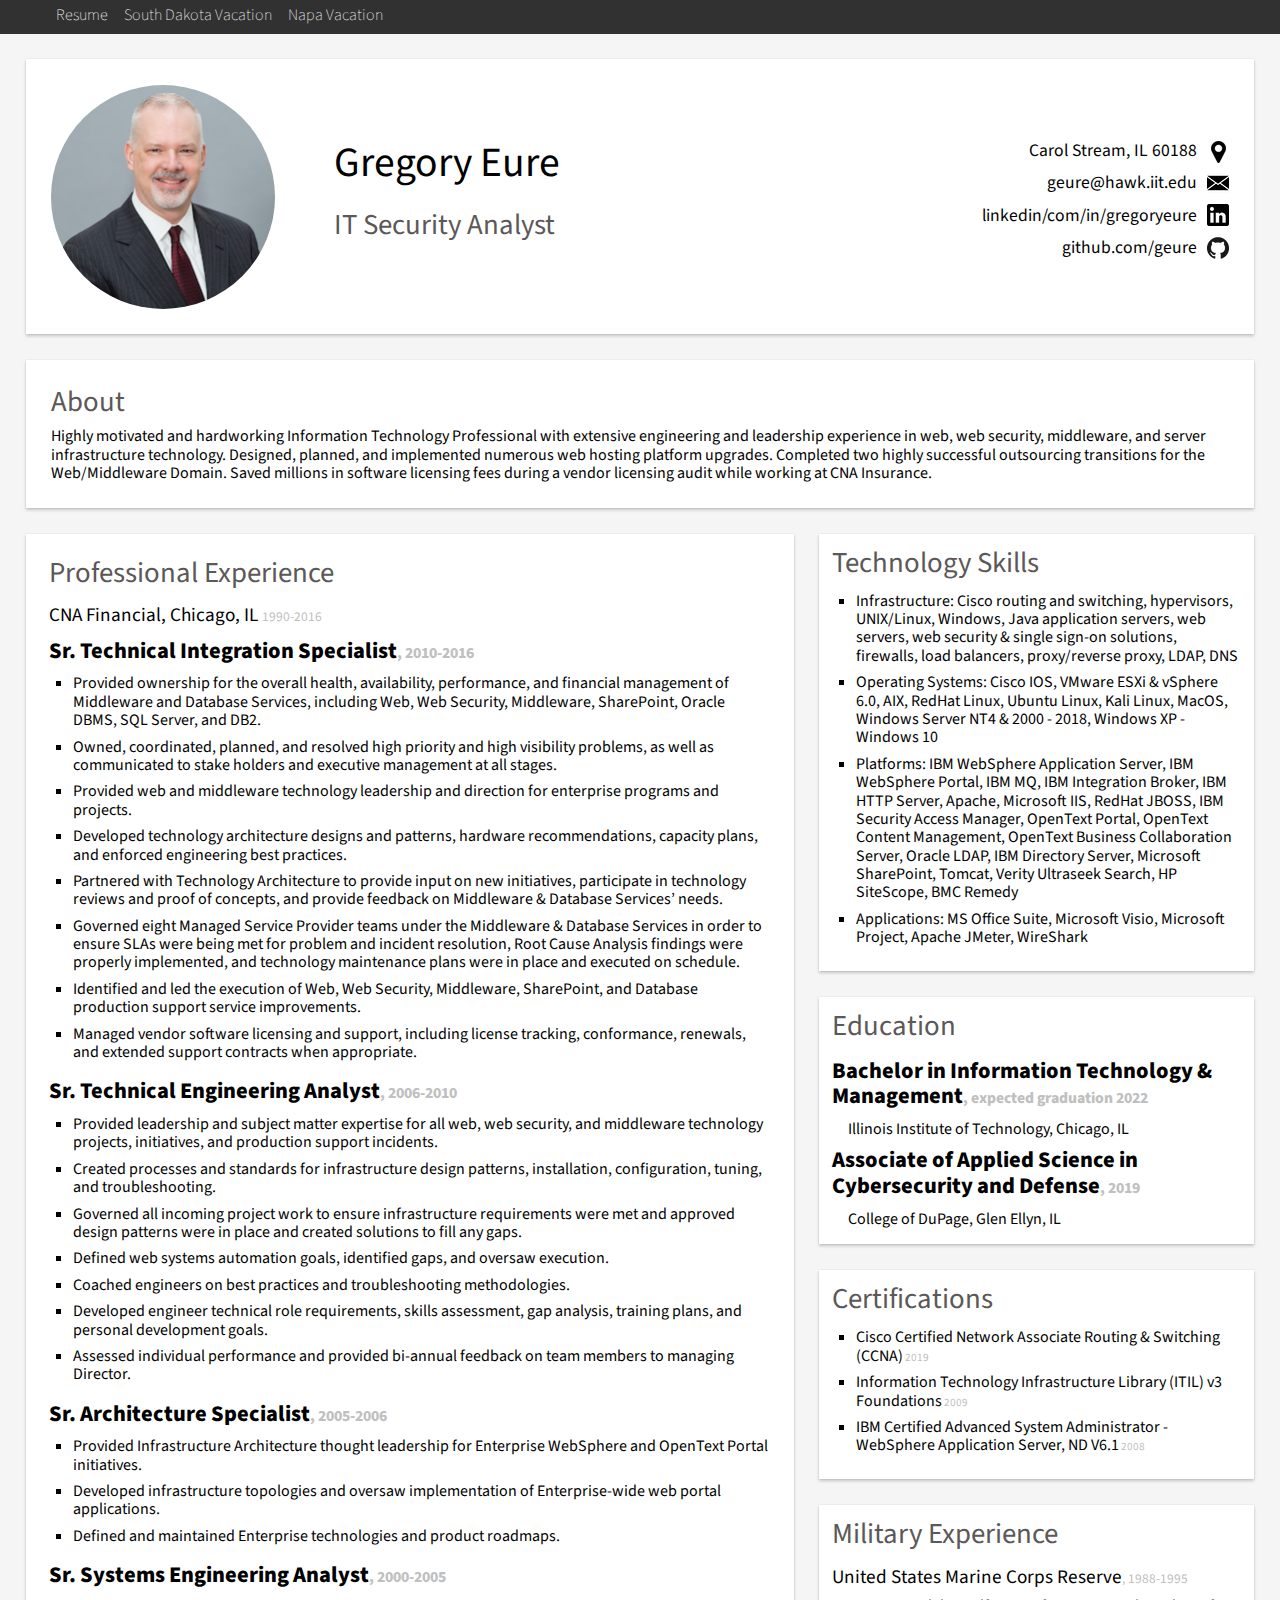
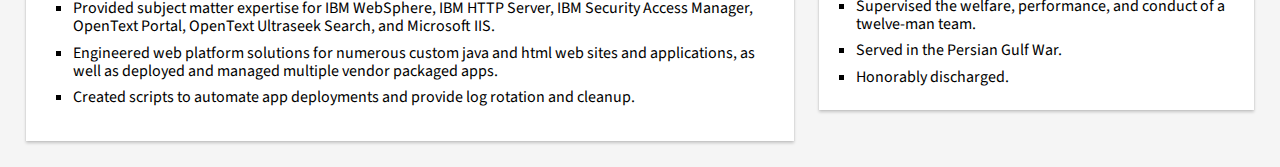
==== index.html @ f1db2e23 "Centered headings and cleanup" ====
<!DOCTYPE html>
<html lang="en">
  <head>
    <meta charset="utf-8">
    <title>ITMD-361 Greg Eure Project 1</title>
    <link rel="stylesheet" type="text/css" href="reset.css">
    <link href="https://fonts.googleapis.com/css?family=Source+Sans+Pro&display=swap" rel="stylesheet">
    <link rel="stylesheet" type="text/css" href="style1.css">
  </head>
  <body>
    <div>
      <nav>
        <ul>
          <!--<li><span class="logo">Gregory Eure</span></li>-->
          <li class="active"><a href="#">Resume</a></li>
          <li><a href="sd-vacation.html">South Dakota Vacation</a></li>
          <li><a href="napa-vacation.html">Napa Vacation</a></li>
        </ul>
      </nav>
    </div>
    <div id="infobox">
      <div class="headshot">
        <img src="images/GregEureHeadshotSmall3.jpg" alt="Photo of Greg Eure">
      </div>
      <div id="infobox1">
        <h1>Gregory Eure</h1>
        <h2>IT Security Analyst</h2>
      </div>
      <div id="infobox2">
        <ul>
          <li class="location"><a href="https://www.google.com/maps/place/Carol+Stream,+IL/@41.9154107,-88.1660339,9z/data=!4m5!3m4!1s0x880fab3c98e013fd:0x79a000a44e180585!8m2!3d41.9125286!4d-88.1347927" class="a_noformat">Carol Stream, IL 60188</a></li>
          <li class="mail"><a href="mailto:geure@hawk.iit.edu" class="a_noformat">geure@hawk.iit.edu</a></li>
          <li class="linkedin"><a href="https://www.linkedin.com/in/gregoryeure" class="a_noformat">linkedin/com/in/gregoryeure</a></li>
          <li class="github"><a href="https://github.com/geure" class="a_noformat">github.com/geure</a></li>
        </ul>
      </div>
    </div>
    <div id="borderbox">
      <h2>About</h2>
      <p>Highly motivated and hardworking Information Technology Professional with extensive engineering and leadership experience in web, web security, middleware, and server infrastructure technology. Designed, planned, and implemented numerous web hosting platform upgrades. Completed two highly successful outsourcing transitions for the Web/Middleware Domain. Saved millions in software licensing fees during a vendor licensing audit while working at CNA Insurance.</p>
    </div>
    <div id="leftcolumn">
      <div class="leftborderbox">
        <h2>Professional Experience</h2>
        <h4>CNA Financial, Chicago, IL	<span class="dim">1990-2016</span></h4>
        <h3>Sr. Technical Integration Specialist<span class="dim">, 2010-2016</span></h3>
        <ul>
          <li class="bullet">Provided ownership for the overall health, availability, performance, and financial management of Middleware and Database Services, including Web, Web Security, Middleware, SharePoint, Oracle DBMS, SQL Server, and DB2.</li>
          <li class="bullet">Owned, coordinated, planned, and resolved high priority and high visibility problems, as well as communicated to stake holders and executive management at all stages.</li> 
          <li class="bullet">Provided web and middleware technology leadership and direction for enterprise programs and projects.</li>
          <li class="bullet">Developed technology architecture designs and patterns, hardware recommendations, capacity plans, and enforced engineering best practices.</li>
          <li class="bullet">Partnered with Technology Architecture to provide input on new initiatives, participate in technology reviews and proof of concepts, and provide feedback on Middleware & Database Services’ needs.</li>
          <li class="bullet">Governed eight Managed Service Provider teams under the Middleware & Database Services in order to ensure SLAs were being met for problem and incident resolution, Root Cause Analysis findings were properly implemented, and technology maintenance plans were in place and executed on schedule.</li>
          <li class="bullet">Identified and led the execution of Web, Web Security, Middleware, SharePoint, and Database production support service improvements.</li>
          <li class="bullet">Managed vendor software licensing and support, including license tracking, conformance, renewals, and extended support contracts when appropriate.</li>
        </ul>
        <h3>Sr. Technical Engineering Analyst<span class="dim">, 2006-2010</span></h3>
        <ul>
          <li class="bullet">Provided leadership and subject matter expertise for all web, web security, and middleware technology projects, initiatives, and production support incidents.</li>
          <li class="bullet">Created processes and standards for infrastructure design patterns, installation, configuration, tuning, and troubleshooting.</li>
          <li class="bullet">Governed all incoming project work to ensure infrastructure requirements were met and approved design patterns were in place and created solutions to fill any gaps.</li>
          <li class="bullet">Defined web systems automation goals, identified gaps, and oversaw execution.</li>
          <li class="bullet">Coached engineers on best practices and troubleshooting methodologies.</li>
          <li class="bullet">Developed engineer technical role requirements, skills assessment, gap analysis, training plans, and personal development goals.</li>
          <li class="bullet">Assessed individual performance and provided bi-annual feedback on team members to managing Director.</li>
        </ul>
        <h3>Sr. Architecture Specialist<span class="dim">, 2005-2006</span></h3>
        <ul>
          <li class="bullet">Provided Infrastructure Architecture thought leadership for Enterprise WebSphere and OpenText Portal initiatives.</li>
          <li class="bullet">Developed infrastructure topologies and oversaw implementation of Enterprise-wide web portal applications.</li>
          <li class="bullet">Defined and maintained Enterprise technologies and product roadmaps.</li>
        </ul>
        <h3>Sr. Systems Engineering Analyst<span class="dim">, 2000-2005</span></h3>
        <ul>
          <li class="bullet">Provided subject matter expertise for IBM WebSphere, IBM HTTP Server, IBM Security Access Manager, OpenText Portal, OpenText Ultraseek Search, and Microsoft IIS.</li>
          <li class="bullet">Engineered web platform solutions for numerous custom java and html web sites and applications, as well as deployed and managed multiple vendor packaged apps.</li>
          <li class="bullet">Created scripts to automate app deployments and provide log rotation and cleanup.</li>
        </ul>
      </div>
    </div>
    <div id="rightcolumn">
      <div class="rightborderbox">
        <h2>Technology Skills</h2>
        <ul class="bullet">
          <li class="bullet">Infrastructure: Cisco routing and switching, hypervisors, UNIX/Linux, Windows, Java application servers, web servers, web security & single sign-on solutions, firewalls, load balancers, proxy/reverse proxy, LDAP, DNS</li>
          <li class="bullet">Operating Systems: Cisco IOS, VMware ESXi & vSphere 6.0, AIX, RedHat Linux, Ubuntu Linux, Kali Linux, MacOS, Windows Server NT4 & 2000 - 2018, Windows XP - Windows 10</li>
          <li class="bullet">Platforms: IBM WebSphere Application Server, IBM WebSphere Portal, IBM MQ, IBM Integration Broker, IBM HTTP Server, Apache, Microsoft IIS, RedHat JBOSS, IBM Security Access Manager, OpenText Portal, OpenText Content Management, OpenText Business Collaboration Server, Oracle LDAP, IBM Directory Server, Microsoft SharePoint, Tomcat, Verity Ultraseek Search, HP SiteScope, BMC Remedy</li>
          <li class="bullet">Applications: MS Office Suite, Microsoft Visio, Microsoft Project, Apache JMeter, WireShark</li>
        </ul>
      </div>
      <div class="rightborderbox">
      <h2>Education</h2>
        <h3>Bachelor in Information Technology & Management<span class="dim">, expected graduation 2022</span></h3>
        <ul>
          <li class="no_bullet">Illinois Institute of Technology, Chicago, IL</li>
        </ul>
        <h3>Associate of Applied Science in Cybersecurity and Defense<span class="dim">, 2019</span></h3>
        <ul>
          <li class="no_bullet">College of DuPage, Glen Ellyn, IL</li>
        </ul>
      </div>
      <div class="rightborderbox">
        <h2>Certifications</h2>
        <ul>
          <li class="bullet">Cisco Certified Network Associate Routing & Switching (CCNA)<span class="dim"> 2019</span></li>
          <li class="bullet">Information Technology Infrastructure Library (ITIL) v3 Foundations<span class="dim">	2009</span></li>
          <li class="bullet">IBM Certified Advanced System Administrator - WebSphere Application Server, ND V6.1<span class="dim">	2008</span></li>
        </ul>
      </div>
          <div class="rightborderbox">
        <h2>Military Experience</h2>
        <h4>United States Marine Corps Reserve<span class="dim">, 1988-1995</span></h4>
        <ul>
          <li class="bullet">Supervised the welfare, performance, and conduct of a twelve-man team.</li>
          <li class="bullet">Served in the Persian Gulf War.</li>
          <li class="bullet">Honorably discharged.</li>
        </ul>
      </div>
    </div>
  </body>
</html>
---- style1.css ----
/* style1.css */

body {
	/*max-width: 1200px;*/
	min-width: 620px;
	margin: 0;
	padding: 0;
	border: 0;
	background: #F5F5F5;
	font-family: 'Source Sans Pro', Arial, sans-serif;
	font-weight: 400;
	font-size: 1em;
	list-style: none;
}

nav {  
	width: 100%;
	height: 2.1em;
	background-color: #323131;
	padding-left: 1.5em;
}  

nav ul {
	padding-top: .05em;
}

nav ul li {
	margin: 0px;
	float: left;
}
nav ul li a {
	text-align: center;
	display: block;
	float: left;
	color: white;
	text-decoration: none;
	overflow: hidden;
	padding-top: .1em;
	padding-right: 0em;
	vertical-align: middle;
	font-weight: 200;
} 

nav ul li a:hover,
nav ul li a:active { 
	color: silver;
}  

/*
.logo {
	color: white;
	font-family: 'Hind', sans-serif;  font-size: 1.2em;
	padding-left: 1em;
	padding-right: 2em; 
	}*/

img,
embed,
object,
video {
max-width: 100%;
height: auto;
}

h1 {
	font-size: 2.6em;
	margin-top: -15px;
	padding-bottom: .5em;
}

h2 {
	font-size: 1.8em;
	color: #5C5858;
	margin-top: 0px;
	padding-bottom: .3em;
}

h3 {
	font-size: 1.4em;
	font-weight: 800;
	padding-top: .3em;
	padding-bottom: .3em;
}

h4 {
	font-size: 1.2em;
	padding-top: .3em;
	padding-bottom: .3em;
}

.dim {
	color: #C0C0C0;
	font-size: .7em;
}

p, ul {

}

ul, li {
	padding-left: 1em;
	padding-top: .2em;
	padding-bottom: .2em;
}

li.bullet {
	padding: 0;
	list-style-type: square;
	margin: 0 0 .5em .5em;
}

li.no_bullet {
	padding: 0;
}

/*
ul.bullet li::before {
	color: #5C5858;
	display: inline-block;
	left: -1.1225em;
	position: absolute;
	top: 0em;
}*/

li.location {
	background: url('images/location.png') no-repeat left top;
	background-position: 99.2% 1em;
	font-size: 1.1em;
	padding-right: 1.8em;
	text-decoration: none;
	padding-top: 1em;
	padding-bottom: .5em;
	text-align: right;
}

li.mail {
	background: url('images/mail3.png') no-repeat left top;
	background-position: 100% .1em;
	font-size: 1.1em;
	padding-right: 1.8em;
	text-decoration: none;
	padding-bottom: .5em;
	text-align: right;
}

li.linkedin {
	background: url('images/linkedin2.png') no-repeat left top;
	background-position: 100% .1em;
	font-size: 1.1em;
	padding-right: 1.8em;
	text-decoration: none;
	padding-bottom: .5em;
	text-align: right;
}

li.github {
	background: url('images/github2.png') no-repeat left top;
	background-position: 100% .1em;
	font-size: 1.1em;
	padding-right: 1.8em;
	text-decoration: none;
	text-align: right;
}

.a_noformat {
	text-decoration: none;
	color: black;
}

#infobox {
	box-sizing: border-box;
	box-shadow: 0 0 1px 0 rgba(0, 0, 0, .15), 0 2px 3px 0 rgba(0, 0, 0, .2);
	margin-top: 2%;
	margin-right: 2%;
	margin-bottom: 2%;
	margin-left: 2%;
	border: 2px;
	padding: 2%;
	background-color: #fff;
	overflow: hidden /* keep div elements from floating out of the box */
}

.headshot{
	/*width:18%;*/
	float: left;
    border-radius: 50%;
    overflow: hidden;
    width: 224px;
    height: 224px;
}

#infobox1 {
	float: left;
	width: 30%;
	padding-left: 5%;
	padding-top: 6%;
}
#infobox2 {
	float: right;
	width: 35%;
	padding-top: 3%;
}

#borderbox {
	box-sizing: border-box;
	box-shadow: 0 0 1px 0 rgba(0, 0, 0, .15), 0 2px 3px 0 rgba(0, 0, 0, .2);
	margin-top: 2%;
	margin-right: 2%;
	margin-bottom: 2%;
	margin-left: 2%;
	border: 2px;
	padding: 2%;
	background-color: #fff;
}

#leftcolumn {
	float: left;
	width: 60%;
	margin-right: 2%;
	margin-bottom: 2%;
	margin-left: 2%;
}

#rightcolumn {
	float: right;
	width: 34%;
	margin-right: 2%;
	margin-bottom: 2%;

}

.leftborderbox {
	box-sizing: border-box;
	box-shadow: 0 0 1px 0 rgba(0, 0, 0, .15), 0 2px 3px 0 rgba(0, 0, 0, .2);
	border: 2px;
	padding: 3%;
	background-color: #fff;

}
.rightborderbox {
	box-sizing: border-box;
	box-shadow: 0 0 1px 0 rgba(0, 0, 0, .15), 0 2px 3px 0 rgba(0, 0, 0, .2);
	border: 2px;
	padding: 3%;
	background-color: #fff;
	margin-bottom: 6%;
}
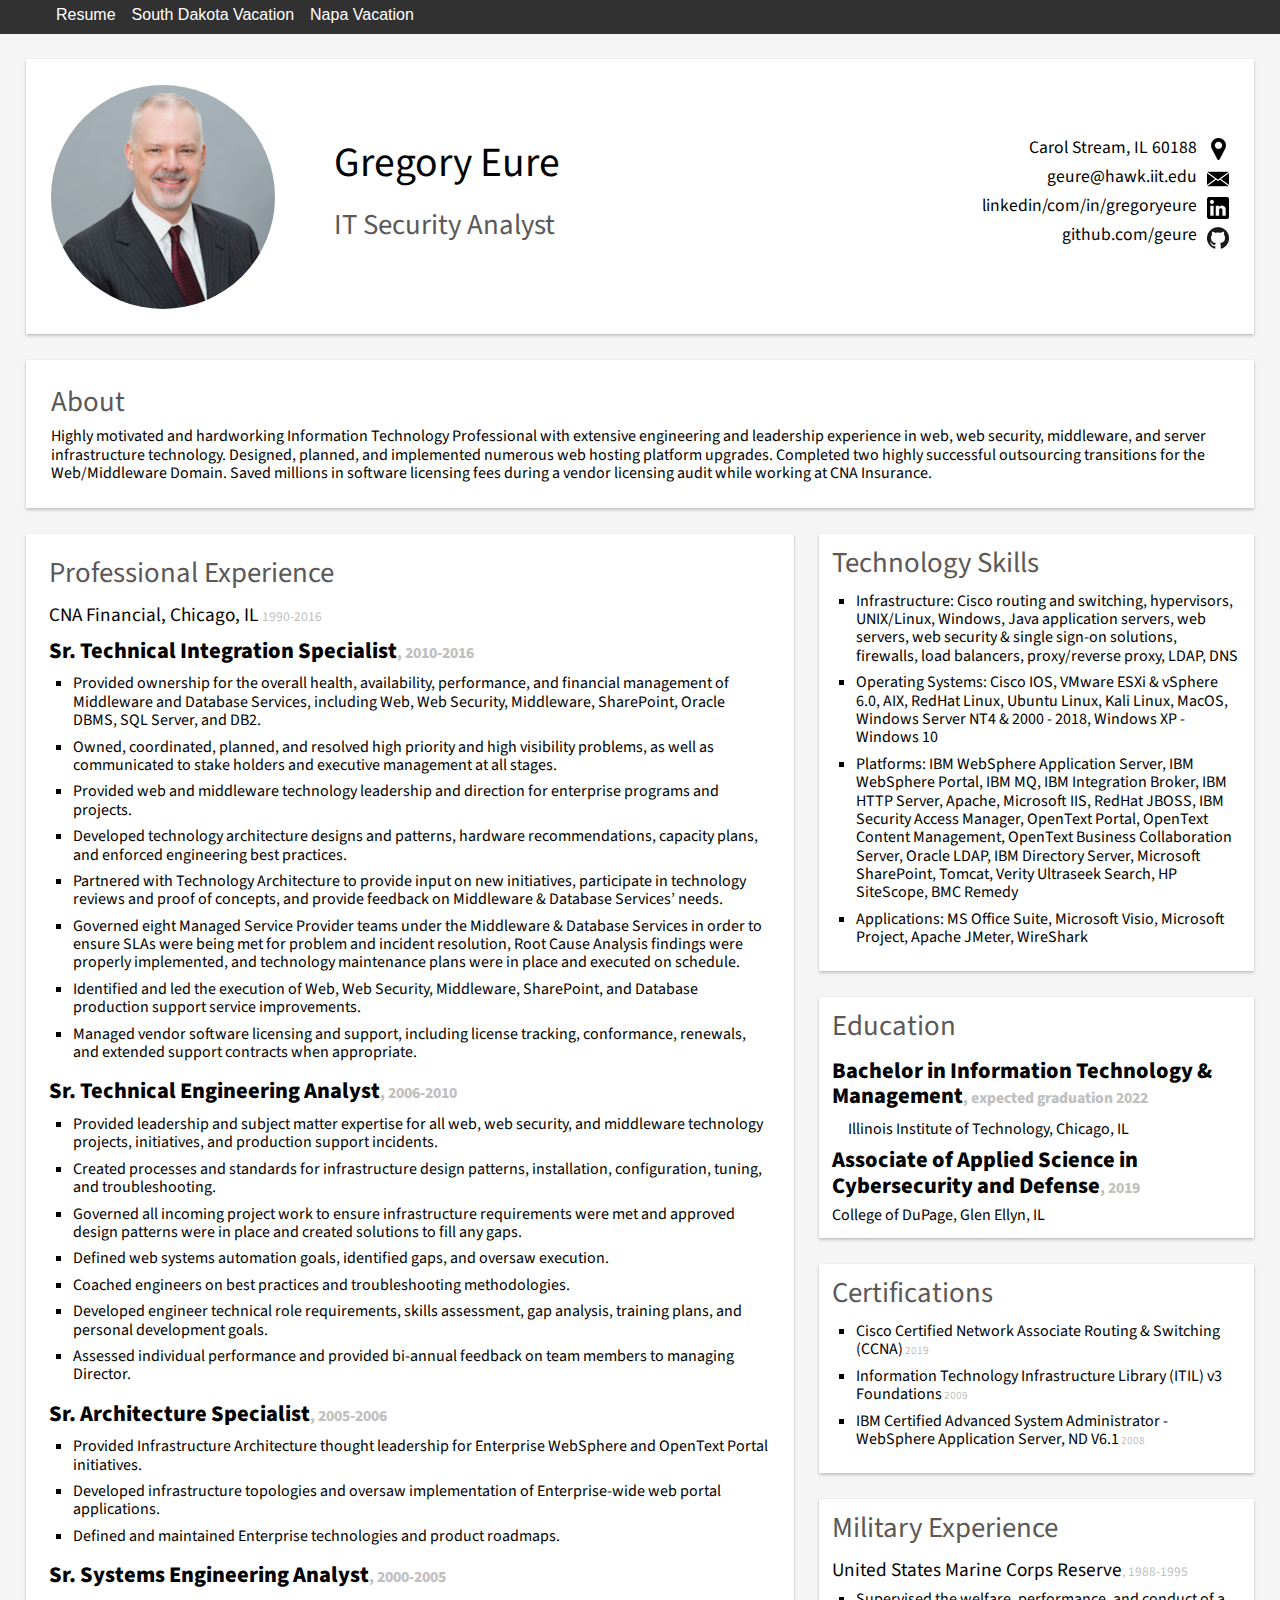
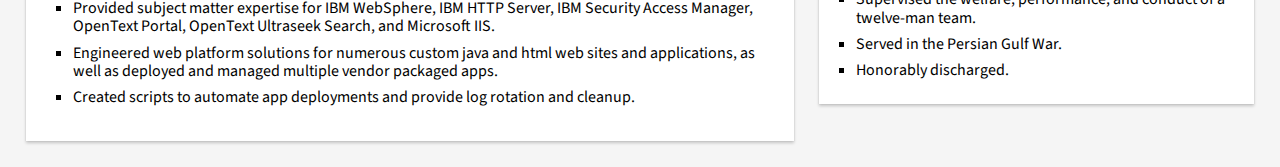
==== commit 333f3cf8: "Napa style update" ====
--- a/index.html
+++ b/index.html
@@ -5,9 +5,9 @@
     <title>ITMD-361 Greg Eure Project 1</title>
     <link rel="stylesheet" type="text/css" href="reset.css">
     <link href="https://fonts.googleapis.com/css?family=Source+Sans+Pro&display=swap" rel="stylesheet">
-    <link rel="stylesheet" type="text/css" href="style1.css">
+    <link rel="stylesheet" type="text/css" href="style.css">
   </head>
-  <body>
+  <body class="res">
     <div>
       <nav>
         <ul>
@@ -18,103 +18,105 @@
         </ul>
       </nav>
     </div>
-    <div id="infobox">
-      <div class="headshot">
-        <img src="images/GregEureHeadshotSmall3.jpg" alt="Photo of Greg Eure">
+    <div id="resume">
+      <div id="infobox">
+        <div class="headshot">
+          <img src="images/GregEureHeadshotSmall3.jpg" alt="Photo of Greg Eure">
+        </div>
+        <div id="infobox1">
+          <h1>Gregory Eure</h1>
+          <h2>IT Security Analyst</h2>
+        </div>
+        <div id="infobox2">
+          <ul>
+            <li class="location"><a href="https://www.google.com/maps/place/Carol+Stream,+IL/@41.9154107,-88.1660339,9z/data=!4m5!3m4!1s0x880fab3c98e013fd:0x79a000a44e180585!8m2!3d41.9125286!4d-88.1347927" class="a_noformat">Carol Stream, IL 60188</a></li>
+            <li class="mail"><a href="mailto:geure@hawk.iit.edu" class="a_noformat">geure@hawk.iit.edu</a></li>
+            <li class="linkedin"><a href="https://www.linkedin.com/in/gregoryeure" class="a_noformat">linkedin/com/in/gregoryeure</a></li>
+            <li class="github"><a href="https://github.com/geure" class="a_noformat">github.com/geure</a></li>
+          </ul>
+        </div>
       </div>
-      <div id="infobox1">
-        <h1>Gregory Eure</h1>
-        <h2>IT Security Analyst</h2>
+      <div id="borderbox">
+        <h2>About</h2>
+        <p>Highly motivated and hardworking Information Technology Professional with extensive engineering and leadership experience in web, web security, middleware, and server infrastructure technology. Designed, planned, and implemented numerous web hosting platform upgrades. Completed two highly successful outsourcing transitions for the Web/Middleware Domain. Saved millions in software licensing fees during a vendor licensing audit while working at CNA Insurance.</p>
       </div>
-      <div id="infobox2">
-        <ul>
-          <li class="location"><a href="https://www.google.com/maps/place/Carol+Stream,+IL/@41.9154107,-88.1660339,9z/data=!4m5!3m4!1s0x880fab3c98e013fd:0x79a000a44e180585!8m2!3d41.9125286!4d-88.1347927" class="a_noformat">Carol Stream, IL 60188</a></li>
-          <li class="mail"><a href="mailto:geure@hawk.iit.edu" class="a_noformat">geure@hawk.iit.edu</a></li>
-          <li class="linkedin"><a href="https://www.linkedin.com/in/gregoryeure" class="a_noformat">linkedin/com/in/gregoryeure</a></li>
-          <li class="github"><a href="https://github.com/geure" class="a_noformat">github.com/geure</a></li>
-        </ul>
+      <div id="leftcolumn">
+        <div class="leftborderbox">
+          <h2>Professional Experience</h2>
+          <h4>CNA Financial, Chicago, IL	<span class="dim">1990-2016</span></h4>
+          <h3>Sr. Technical Integration Specialist<span class="dim">, 2010-2016</span></h3>
+          <ul class="ul-resume">
+            <li class="bullet">Provided ownership for the overall health, availability, performance, and financial management of Middleware and Database Services, including Web, Web Security, Middleware, SharePoint, Oracle DBMS, SQL Server, and DB2.</li>
+            <li class="bullet">Owned, coordinated, planned, and resolved high priority and high visibility problems, as well as communicated to stake holders and executive management at all stages.</li> 
+            <li class="bullet">Provided web and middleware technology leadership and direction for enterprise programs and projects.</li>
+            <li class="bullet">Developed technology architecture designs and patterns, hardware recommendations, capacity plans, and enforced engineering best practices.</li>
+            <li class="bullet">Partnered with Technology Architecture to provide input on new initiatives, participate in technology reviews and proof of concepts, and provide feedback on Middleware & Database Services’ needs.</li>
+            <li class="bullet">Governed eight Managed Service Provider teams under the Middleware & Database Services in order to ensure SLAs were being met for problem and incident resolution, Root Cause Analysis findings were properly implemented, and technology maintenance plans were in place and executed on schedule.</li>
+            <li class="bullet">Identified and led the execution of Web, Web Security, Middleware, SharePoint, and Database production support service improvements.</li>
+            <li class="bullet">Managed vendor software licensing and support, including license tracking, conformance, renewals, and extended support contracts when appropriate.</li>
+          </ul>
+          <h3>Sr. Technical Engineering Analyst<span class="dim">, 2006-2010</span></h3>
+          <ul class="ul-resume">
+            <li class="bullet">Provided leadership and subject matter expertise for all web, web security, and middleware technology projects, initiatives, and production support incidents.</li>
+            <li class="bullet">Created processes and standards for infrastructure design patterns, installation, configuration, tuning, and troubleshooting.</li>
+            <li class="bullet">Governed all incoming project work to ensure infrastructure requirements were met and approved design patterns were in place and created solutions to fill any gaps.</li>
+            <li class="bullet">Defined web systems automation goals, identified gaps, and oversaw execution.</li>
+            <li class="bullet">Coached engineers on best practices and troubleshooting methodologies.</li>
+            <li class="bullet">Developed engineer technical role requirements, skills assessment, gap analysis, training plans, and personal development goals.</li>
+            <li class="bullet">Assessed individual performance and provided bi-annual feedback on team members to managing Director.</li>
+          </ul>
+          <h3>Sr. Architecture Specialist<span class="dim">, 2005-2006</span></h3>
+          <ul class="ul-resume">
+            <li class="bullet">Provided Infrastructure Architecture thought leadership for Enterprise WebSphere and OpenText Portal initiatives.</li>
+            <li class="bullet">Developed infrastructure topologies and oversaw implementation of Enterprise-wide web portal applications.</li>
+            <li class="bullet">Defined and maintained Enterprise technologies and product roadmaps.</li>
+          </ul>
+          <h3>Sr. Systems Engineering Analyst<span class="dim">, 2000-2005</span></h3>
+          <ul class="ul-resume">
+            <li class="bullet">Provided subject matter expertise for IBM WebSphere, IBM HTTP Server, IBM Security Access Manager, OpenText Portal, OpenText Ultraseek Search, and Microsoft IIS.</li>
+            <li class="bullet">Engineered web platform solutions for numerous custom java and html web sites and applications, as well as deployed and managed multiple vendor packaged apps.</li>
+            <li class="bullet">Created scripts to automate app deployments and provide log rotation and cleanup.</li>
+          </ul>
+        </div>
       </div>
-    </div>
-    <div id="borderbox">
-      <h2>About</h2>
-      <p>Highly motivated and hardworking Information Technology Professional with extensive engineering and leadership experience in web, web security, middleware, and server infrastructure technology. Designed, planned, and implemented numerous web hosting platform upgrades. Completed two highly successful outsourcing transitions for the Web/Middleware Domain. Saved millions in software licensing fees during a vendor licensing audit while working at CNA Insurance.</p>
-    </div>
-    <div id="leftcolumn">
-      <div class="leftborderbox">
-        <h2>Professional Experience</h2>
-        <h4>CNA Financial, Chicago, IL	<span class="dim">1990-2016</span></h4>
-        <h3>Sr. Technical Integration Specialist<span class="dim">, 2010-2016</span></h3>
-        <ul>
-          <li class="bullet">Provided ownership for the overall health, availability, performance, and financial management of Middleware and Database Services, including Web, Web Security, Middleware, SharePoint, Oracle DBMS, SQL Server, and DB2.</li>
-          <li class="bullet">Owned, coordinated, planned, and resolved high priority and high visibility problems, as well as communicated to stake holders and executive management at all stages.</li> 
-          <li class="bullet">Provided web and middleware technology leadership and direction for enterprise programs and projects.</li>
-          <li class="bullet">Developed technology architecture designs and patterns, hardware recommendations, capacity plans, and enforced engineering best practices.</li>
-          <li class="bullet">Partnered with Technology Architecture to provide input on new initiatives, participate in technology reviews and proof of concepts, and provide feedback on Middleware & Database Services’ needs.</li>
-          <li class="bullet">Governed eight Managed Service Provider teams under the Middleware & Database Services in order to ensure SLAs were being met for problem and incident resolution, Root Cause Analysis findings were properly implemented, and technology maintenance plans were in place and executed on schedule.</li>
-          <li class="bullet">Identified and led the execution of Web, Web Security, Middleware, SharePoint, and Database production support service improvements.</li>
-          <li class="bullet">Managed vendor software licensing and support, including license tracking, conformance, renewals, and extended support contracts when appropriate.</li>
-        </ul>
-        <h3>Sr. Technical Engineering Analyst<span class="dim">, 2006-2010</span></h3>
-        <ul>
-          <li class="bullet">Provided leadership and subject matter expertise for all web, web security, and middleware technology projects, initiatives, and production support incidents.</li>
-          <li class="bullet">Created processes and standards for infrastructure design patterns, installation, configuration, tuning, and troubleshooting.</li>
-          <li class="bullet">Governed all incoming project work to ensure infrastructure requirements were met and approved design patterns were in place and created solutions to fill any gaps.</li>
-          <li class="bullet">Defined web systems automation goals, identified gaps, and oversaw execution.</li>
-          <li class="bullet">Coached engineers on best practices and troubleshooting methodologies.</li>
-          <li class="bullet">Developed engineer technical role requirements, skills assessment, gap analysis, training plans, and personal development goals.</li>
-          <li class="bullet">Assessed individual performance and provided bi-annual feedback on team members to managing Director.</li>
-        </ul>
-        <h3>Sr. Architecture Specialist<span class="dim">, 2005-2006</span></h3>
-        <ul>
-          <li class="bullet">Provided Infrastructure Architecture thought leadership for Enterprise WebSphere and OpenText Portal initiatives.</li>
-          <li class="bullet">Developed infrastructure topologies and oversaw implementation of Enterprise-wide web portal applications.</li>
-          <li class="bullet">Defined and maintained Enterprise technologies and product roadmaps.</li>
-        </ul>
-        <h3>Sr. Systems Engineering Analyst<span class="dim">, 2000-2005</span></h3>
-        <ul>
-          <li class="bullet">Provided subject matter expertise for IBM WebSphere, IBM HTTP Server, IBM Security Access Manager, OpenText Portal, OpenText Ultraseek Search, and Microsoft IIS.</li>
-          <li class="bullet">Engineered web platform solutions for numerous custom java and html web sites and applications, as well as deployed and managed multiple vendor packaged apps.</li>
-          <li class="bullet">Created scripts to automate app deployments and provide log rotation and cleanup.</li>
-        </ul>
-      </div>
-    </div>
-    <div id="rightcolumn">
-      <div class="rightborderbox">
-        <h2>Technology Skills</h2>
-        <ul class="bullet">
-          <li class="bullet">Infrastructure: Cisco routing and switching, hypervisors, UNIX/Linux, Windows, Java application servers, web servers, web security & single sign-on solutions, firewalls, load balancers, proxy/reverse proxy, LDAP, DNS</li>
-          <li class="bullet">Operating Systems: Cisco IOS, VMware ESXi & vSphere 6.0, AIX, RedHat Linux, Ubuntu Linux, Kali Linux, MacOS, Windows Server NT4 & 2000 - 2018, Windows XP - Windows 10</li>
-          <li class="bullet">Platforms: IBM WebSphere Application Server, IBM WebSphere Portal, IBM MQ, IBM Integration Broker, IBM HTTP Server, Apache, Microsoft IIS, RedHat JBOSS, IBM Security Access Manager, OpenText Portal, OpenText Content Management, OpenText Business Collaboration Server, Oracle LDAP, IBM Directory Server, Microsoft SharePoint, Tomcat, Verity Ultraseek Search, HP SiteScope, BMC Remedy</li>
-          <li class="bullet">Applications: MS Office Suite, Microsoft Visio, Microsoft Project, Apache JMeter, WireShark</li>
-        </ul>
-      </div>
-      <div class="rightborderbox">
-      <h2>Education</h2>
-        <h3>Bachelor in Information Technology & Management<span class="dim">, expected graduation 2022</span></h3>
-        <ul>
-          <li class="no_bullet">Illinois Institute of Technology, Chicago, IL</li>
-        </ul>
-        <h3>Associate of Applied Science in Cybersecurity and Defense<span class="dim">, 2019</span></h3>
-        <ul>
-          <li class="no_bullet">College of DuPage, Glen Ellyn, IL</li>
-        </ul>
-      </div>
-      <div class="rightborderbox">
-        <h2>Certifications</h2>
-        <ul>
-          <li class="bullet">Cisco Certified Network Associate Routing & Switching (CCNA)<span class="dim"> 2019</span></li>
-          <li class="bullet">Information Technology Infrastructure Library (ITIL) v3 Foundations<span class="dim">	2009</span></li>
-          <li class="bullet">IBM Certified Advanced System Administrator - WebSphere Application Server, ND V6.1<span class="dim">	2008</span></li>
-        </ul>
-      </div>
-          <div class="rightborderbox">
-        <h2>Military Experience</h2>
-        <h4>United States Marine Corps Reserve<span class="dim">, 1988-1995</span></h4>
-        <ul>
-          <li class="bullet">Supervised the welfare, performance, and conduct of a twelve-man team.</li>
-          <li class="bullet">Served in the Persian Gulf War.</li>
-          <li class="bullet">Honorably discharged.</li>
-        </ul>
+      <div id="rightcolumn">
+        <div class="rightborderbox">
+          <h2>Technology Skills</h2>
+          <ul class="ul-resume">
+            <li class="bullet">Infrastructure: Cisco routing and switching, hypervisors, UNIX/Linux, Windows, Java application servers, web servers, web security & single sign-on solutions, firewalls, load balancers, proxy/reverse proxy, LDAP, DNS</li>
+            <li class="bullet">Operating Systems: Cisco IOS, VMware ESXi & vSphere 6.0, AIX, RedHat Linux, Ubuntu Linux, Kali Linux, MacOS, Windows Server NT4 & 2000 - 2018, Windows XP - Windows 10</li>
+            <li class="bullet">Platforms: IBM WebSphere Application Server, IBM WebSphere Portal, IBM MQ, IBM Integration Broker, IBM HTTP Server, Apache, Microsoft IIS, RedHat JBOSS, IBM Security Access Manager, OpenText Portal, OpenText Content Management, OpenText Business Collaboration Server, Oracle LDAP, IBM Directory Server, Microsoft SharePoint, Tomcat, Verity Ultraseek Search, HP SiteScope, BMC Remedy</li>
+            <li class="bullet">Applications: MS Office Suite, Microsoft Visio, Microsoft Project, Apache JMeter, WireShark</li>
+          </ul>
+        </div>
+        <div class="rightborderbox">
+        <h2>Education</h2>
+          <h3>Bachelor in Information Technology & Management<span class="dim">, expected graduation 2022</span></h3>
+          <ul class="ul-resume">
+            <li class="no_bullet">Illinois Institute of Technology, Chicago, IL</li>
+          </ul>
+          <h3>Associate of Applied Science in Cybersecurity and Defense<span class="dim">, 2019</span></h3>
+          <ul>
+            <li class="no_bullet">College of DuPage, Glen Ellyn, IL</li>
+          </ul>
+        </div>
+        <div class="rightborderbox">
+          <h2>Certifications</h2>
+          <ul class="ul-resume">
+            <li class="bullet">Cisco Certified Network Associate Routing & Switching (CCNA)<span class="dim"> 2019</span></li>
+            <li class="bullet">Information Technology Infrastructure Library (ITIL) v3 Foundations<span class="dim">	2009</span></li>
+            <li class="bullet">IBM Certified Advanced System Administrator - WebSphere Application Server, ND V6.1<span class="dim">	2008</span></li>
+          </ul>
+        </div>
+            <div class="rightborderbox">
+          <h2>Military Experience</h2>
+          <h4>United States Marine Corps Reserve<span class="dim">, 1988-1995</span></h4>
+          <ul class="ul-resume">
+            <li class="bullet">Supervised the welfare, performance, and conduct of a twelve-man team.</li>
+            <li class="bullet">Served in the Persian Gulf War.</li>
+            <li class="bullet">Honorably discharged.</li>
+          </ul>
+        </div>
       </div>
     </div>
   </body>
--- a/style.css
+++ b/style.css
@@ -0,0 +1,555 @@
+/* style.css */
+
+/* universal navigation style */
+
+nav {  
+	font-family: 'Arial';
+	font-size: 1em;
+	width: 100%;
+	height: 2.1em;
+	background-color: #323131;
+	padding-left: 3.5em;
+}  
+
+nav ul {
+	padding-top: .25em;
+}
+
+nav ul li {
+	margin: 0px;
+	float: left;
+}
+nav ul li a {
+	text-align: center;
+	display: block;
+	float: left;
+	color: white;
+	text-decoration: none;
+	overflow: hidden;
+	padding-top: .1em;
+	padding-right: 1em;
+	vertical-align: middle;
+	font-weight: 200;
+} 
+
+nav ul li a:hover,
+nav ul li a:active { 
+	color: silver;
+}  
+
+/* resume style */
+
+body.res {
+	/*max-width: 1200px;*/
+	min-width: 620px;
+	margin: 0;
+	padding: 0;
+	border: 0;
+	background: #F5F5F5;
+	font-family: 'Source Sans Pro', Arial, sans-serif;
+}
+
+div#resume,
+img,
+embed,
+object,
+video {
+max-width: 100%;
+height: auto;
+}
+
+div#resume h1 {
+	font-size: 2.6em;
+	margin-top: -15px;
+	padding-bottom: .5em;
+}
+
+div#resume h2 {
+	font-size: 1.8em;
+	color: #5C5858;
+	margin-top: 0px;
+	padding-bottom: .3em;
+}
+
+div#resume h3 {
+	font-size: 1.4em;
+	font-weight: 800;
+	padding-top: .3em;
+	padding-bottom: .3em;
+}
+
+div#resume h4 {
+	font-size: 1.2em;
+	padding-top: .3em;
+	padding-bottom: .3em;
+}
+
+div#resume .dim {
+	color: #C0C0C0;
+	font-size: .7em;
+}
+
+div#resume p, ul {
+	font-weight: 400;
+	font-size: 1em;
+}
+
+div#resume ul.ul-resume {
+	padding-left: 1em;
+	padding-top: .2em;
+	padding-bottom: .2em;
+}
+
+div#resume li.bullet {
+	padding: 0;
+	list-style-type: square;
+	margin: 0 0 .5em .5em;
+}
+
+div#resume li.no_bullet {
+	padding: 0;
+}
+
+/*
+ul.bullet li::before {
+	color: #5C5858;
+	display: inline-block;
+	left: -1.1225em;
+	position: absolute;
+	top: 0em;
+}*/
+
+div#resume li.location {
+	background: url('images/location.png') no-repeat left top;
+	background-position: 99.2% 1em;
+	font-size: 1.1em;
+	padding-right: 1.8em;
+	text-decoration: none;
+	padding-top: 1em;
+	padding-bottom: .5em;
+	text-align: right;
+}
+
+div#resume li.mail {
+	background: url('images/mail3.png') no-repeat left top;
+	background-position: 100% .1em;
+	font-size: 1.1em;
+	padding-right: 1.8em;
+	text-decoration: none;
+	padding-bottom: .5em;
+	text-align: right;
+}
+
+div#resume li.linkedin {
+	background: url('images/linkedin2.png') no-repeat left top;
+	background-position: 100% .1em;
+	font-size: 1.1em;
+	padding-right: 1.8em;
+	text-decoration: none;
+	padding-bottom: .5em;
+	text-align: right;
+}
+
+div#resume li.github {
+	background: url('images/github2.png') no-repeat left top;
+	background-position: 100% .1em;
+	font-size: 1.1em;
+	padding-right: 1.8em;
+	text-decoration: none;
+	padding-bottom: .5em;
+	text-align: right;
+}
+
+div#resume .a_noformat {
+	text-decoration: none;
+	color: black;
+}
+
+div#resume #infobox {
+	box-sizing: border-box;
+	box-shadow: 0 0 1px 0 rgba(0, 0, 0, .15), 0 2px 3px 0 rgba(0, 0, 0, .2);
+	margin-top: 2%;
+	margin-right: 2%;
+	margin-bottom: 2%;
+	margin-left: 2%;
+	border: 2px;
+	padding: 2%;
+	background-color: #fff;
+	overflow: hidden /* keep div elements from floating out of the box */
+}
+
+div#resume .headshot{
+	/*width:18%;*/
+	float: left;
+    border-radius: 50%;
+    overflow: hidden;
+    width: 224px;
+    height: 224px;
+}
+
+div#resume #infobox1 {
+	float: left;
+	width: 30%;
+	padding-left: 5%;
+	padding-top: 6%;
+}
+div#resume #infobox2 {
+	float: right;
+	width: 35%;
+	padding-top: 3%;
+}
+
+div#resume #borderbox {
+	box-sizing: border-box;
+	box-shadow: 0 0 1px 0 rgba(0, 0, 0, .15), 0 2px 3px 0 rgba(0, 0, 0, .2);
+	margin-top: 2%;
+	margin-right: 2%;
+	margin-bottom: 2%;
+	margin-left: 2%;
+	border: 2px;
+	padding: 2%;
+	background-color: #fff;
+}
+
+div#resume #leftcolumn {
+	float: left;
+	width: 60%;
+	margin-right: 2%;
+	margin-bottom: 2%;
+	margin-left: 2%;
+}
+
+div#resume #rightcolumn {
+	float: right;
+	width: 34%;
+	margin-right: 2%;
+	margin-bottom: 2%;
+
+}
+
+div#resume .leftborderbox {
+	box-sizing: border-box;
+	box-shadow: 0 0 1px 0 rgba(0, 0, 0, .15), 0 2px 3px 0 rgba(0, 0, 0, .2);
+	border: 2px;
+	padding: 3%;
+	background-color: #fff;
+
+}
+div#resume .rightborderbox {
+	box-sizing: border-box;
+	box-shadow: 0 0 1px 0 rgba(0, 0, 0, .15), 0 2px 3px 0 rgba(0, 0, 0, .2);
+	border: 2px;
+	padding: 3%;
+	background-color: #fff;
+	margin-bottom: 6%;
+}
+
+/* south dakota style */
+
+body.sd {
+	/*max-width: 1200px;*/
+	background: #959796 url("images/gray-wood.jpg");
+	min-width: 620px;
+	margin: 0;
+	padding: 0;
+	border: 0;
+	font-family: 'Play', sans-serif;
+	list-style: none;
+	line-height: 1.25;
+}
+
+div#southdakota .map {
+	display: block;
+	margin-left: auto;
+	margin-right: auto;
+	width: 75%;
+	height: auto;
+	border: 2px solid #625F5F;
+	-webkit-box-shadow: 0 3px 6px rgba(0,0,0,.25); 
+	-moz-box-shadow: 0 3px 6px rgba(0,0,0,.25); 
+}
+
+div#southdakota,
+img,
+embed,
+object {
+max-width: 100%;
+height: auto;
+}
+
+div#southdakota video {
+	margin: 0 auto;
+	max-width: 40%;
+	height: auto;
+	-webkit-box-shadow: 0 3px 6px rgba(0,0,0,.5); 
+	-moz-box-shadow: 0 3px 6px rgba(0,0,0,.5); 
+	border: 10px outset #ddd;
+	border-color: black;
+}
+
+div#southdakota h1 {
+	font-size: 2.6em;
+	font-weight: 600;
+	padding-top: .5em;
+	padding-bottom: .5em;
+	text-align: center
+}
+
+div#southdakota h2 {
+	font-size: 1.8em;
+	font-weight: 600;
+	padding-top: .4em;
+	padding-bottom: 1em;
+	text-align: center
+}
+
+div#southdakota p {
+	font-size: 1.2em;
+	font-weight: 600;
+}
+
+#southdakota {
+	width: 90%; margin: 5% auto;
+}
+
+div#southdakota .row { margin: auto; 
+	padding-top: 3em;
+	padding-bottom: 2em;
+}
+
+div#southdakota div.clear {
+	clear: both;
+}
+
+div#southdakota @media screen and (max-width: 767px) {
+    .polaroids li:nth-child(n+5) {
+		display: none;
+    }
+}
+
+div#southdakota ul.polaroids li {
+	display: inline; 
+}
+
+div#southdakota ul.polaroids a { 
+	background: #fff; 
+	display: inline; 
+	float: left; 
+	margin: 0 0 27px 30px; 
+	width: auto; 
+	padding: 10px 10px 15px; 
+	text-align: center; 
+	font-family: "Marker Felt", sans-serif; 
+	text-decoration: none; 
+	color: #333; 
+	font-size: 18px; 
+	-webkit-box-shadow: 0 3px 6px rgba(0,0,0,.25); 
+	-moz-box-shadow: 0 3px 6px rgba(0,0,0,.25); 
+	-webkit-transform: rotate(-2deg); 
+	-webkit-transition: 
+	-webkit-transform .15s linear; 
+	-moz-transform: rotate(-2deg); 
+}
+
+div#southdakota ul.polaroids li {
+	padding-left: 0;
+}
+
+div#southdakota @media screen and (max-width: 768px) {
+	ul.polaroids li a {
+        margin-left: 0;
+    } 
+}
+
+div#southdakota ul.polaroids img { 
+	display: block; 
+	width: 300px; 
+	margin-bottom: 12px; 
+}
+
+div#southdakota ul.polaroids a:after { 
+	content: attr(title); 
+}
+		
+div#southdakota ul.polaroids li:nth-child(even) a { 
+	-webkit-transform: rotate(2deg);  
+	-moz-transform: rotate(2deg); 
+}
+
+div#southdakota ul.polaroids li:nth-child(3n) a { 
+	-webkit-transform: none; 
+	position: relative; top: -5px;  
+	-moz-transform: none; 
+}
+
+div#southdakota ul.polaroids li:nth-child(5n) a { 
+	-webkit-transform: rotate(5deg); 
+	position: relative; right: 5px;  
+	-moz-transform: rotate(5deg); 
+}
+
+div#southdakota ul.polaroids li:nth-child(8n) a 
+{ position: relative; 
+	right: 5px; 
+	top: 8px; 
+}
+
+div#southdakota ul.polaroids li:nth-child(11n) a { 
+	position: relative; 
+	left: -5px; 
+	top: 3px; 
+}
+		
+div#southdakota ul.polaroids li.messy a {
+	margin-top: -400px;
+	position: relative;
+	left: 160px;
+}
+
+div#southdakota ul.polaroids li a:hover { 
+	-webkit-transform: scale(1.25); 
+	-moz-transform: scale(1.25); 
+	-webkit-box-shadow: 0 3px 6px rgba(0,0,0,.5); 
+	-moz-box-shadow: 0 3px 6px rgba(0,0,0,.5); 
+	position: relative; 
+	z-index: 5; 
+}
+
+/* Napa style */
+
+body.nap {
+	/*max-width: 1200px;*/
+	width: 1280px;
+	background: #F7F5F0;
+	min-width: 620px;
+	margin: 0;
+	padding: 0;
+	border: 0;
+	font-family: 'Kalam', serif;
+	color: #4C3A27;
+	list-style: none;
+	line-height: 1.25;
+}
+
+div#napa .section {
+	margin: left: 2em;
+	padding-left: 3em;
+	padding-right: 2em;
+}
+
+div#napa .section3 {
+	margin: left: 1em;
+	padding-left: 2.5em;
+	padding-right: 2em;
+}
+
+div#napa,
+img,
+embed,
+object {
+	max-width: 100%;
+	height: auto;
+	vertical-align: top;
+	padding-bottom: .22em;
+}
+
+div#napa .map {
+	display: block;
+	margin-left: auto;
+	margin-right: auto;
+	margin-bottom: 5em;
+	width: 75%;
+	height: auto;
+	border: 1px solid #4C3A27;
+	padding-bottom: 0;
+}
+
+div#napa h1 {
+	font-size: 2.6em;
+	font-weight: 600;
+	padding-top: 2em;
+	padding-bottom: .5em;
+	text-align: center
+}
+
+div#napa h2 {
+	font-size: 2.2em;
+	font-weight: 600;
+	text-align: center
+}
+
+div#napa p {
+	font-size: 1.2em;
+	font-weight: 300;
+	padding-bottom: 1em;
+}
+
+div#napa div.row {
+
+	float: right;
+	vertical-align: top;
+	padding-top: 0;
+	padding-bottom: 3em;
+}
+
+div#napa .row:after {
+	content: "";
+  	visibility: hidden;
+  	display: block;
+  	height: 0;
+  	clear: both;
+}
+
+div#napa .row figure {
+	text-align: center;
+	display:inline-block;
+	margin:0px 20px;
+	padding-top: 0;
+	padding-bottom: 1em;
+
+}
+
+div#napa .center {
+	display: block;
+  	margin-left: auto;
+  	margin-right: auto;
+  	width: 90%;
+}
+
+div#napa li.wineglass {
+	background: url('images/wineglass.png') no-repeat left top;
+	/*background-position: 99.2% 1em;*/
+	font-size: 1.2em;
+	padding-left: 1.8em;
+	padding-top: .1em;
+	padding-bottom: .1em;
+	margin-left: 0;
+}
+
+div#napa li.wineglass-fav {
+	background: url('images/wineglass.png') no-repeat left top;
+	list-style-type: circle;
+	direction: rtl;
+	list-style-position: inside;
+
+	/*background-position: 99.2% 1em;*/
+	font-size: 1.2em;
+	padding-left: 1.8em;
+	padding-top: .1em;
+	padding-bottom: .1em;
+	margin-left: 0;
+}
+
+div#napa li.nowineglass {
+	list-style-type: circle;
+	/*background-position: 99.2% 1em;*/
+	font-size: 1.2em;
+	padding-left: .3em;
+	padding-top: .1em;
+	padding-bottom: .1em;
+	margin-left: 1.5em;
+}
+
+div#napa div.clear {
+	clear: both;
+}
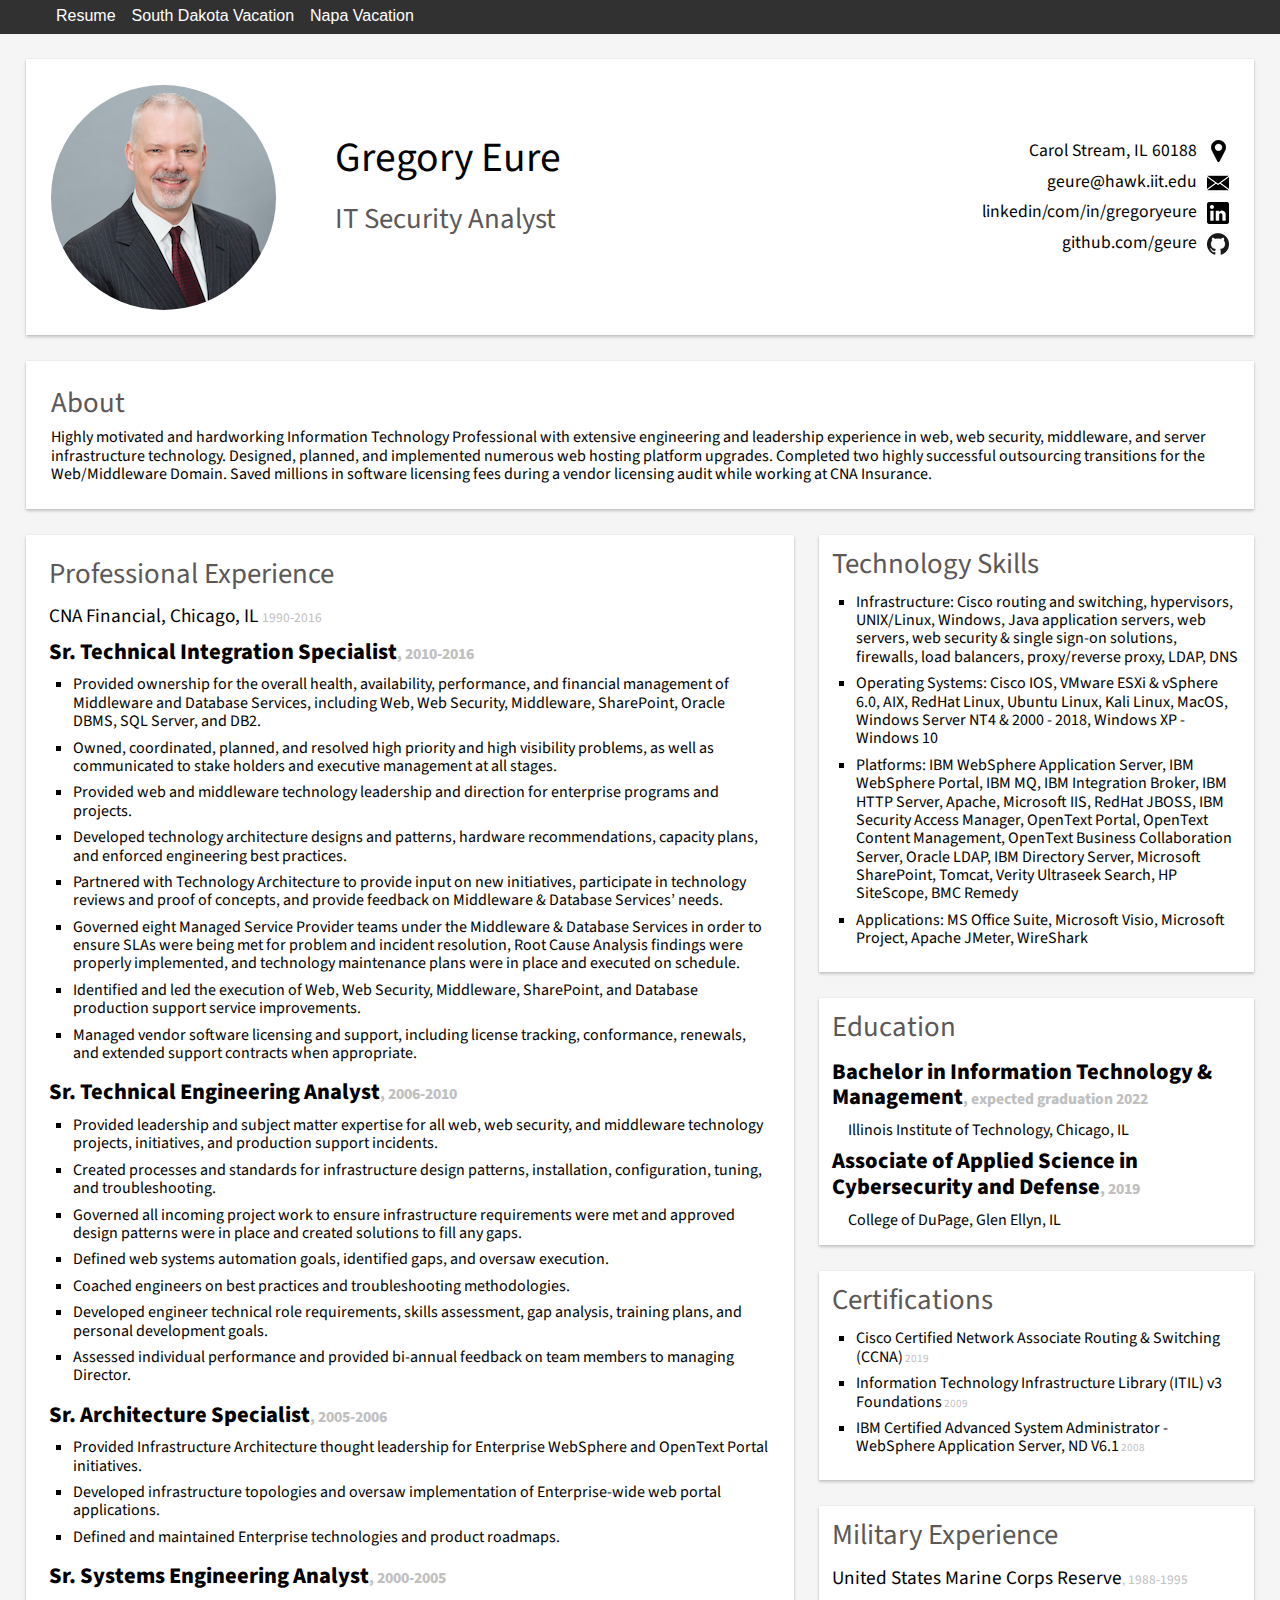
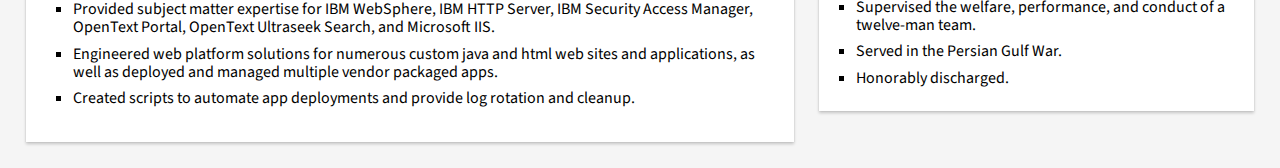
==== commit c5791daa: "stylesheet separation an px to em" ====
--- a/index.html
+++ b/index.html
@@ -5,9 +5,9 @@
     <title>ITMD-361 Greg Eure Project 1</title>
     <link rel="stylesheet" type="text/css" href="reset.css">
     <link href="https://fonts.googleapis.com/css?family=Source+Sans+Pro&display=swap" rel="stylesheet">
-    <link rel="stylesheet" type="text/css" href="style.css">
+    <link rel="stylesheet" type="text/css" href="style1.css">
   </head>
-  <body class="res">
+  <body>
     <div>
       <nav>
         <ul>
@@ -18,7 +18,7 @@
         </ul>
       </nav>
     </div>
-    <div id="resume">
+
       <div id="infobox">
         <div class="headshot">
           <img src="images/GregEureHeadshotSmall3.jpg" alt="Photo of Greg Eure">
@@ -45,7 +45,7 @@
           <h2>Professional Experience</h2>
           <h4>CNA Financial, Chicago, IL	<span class="dim">1990-2016</span></h4>
           <h3>Sr. Technical Integration Specialist<span class="dim">, 2010-2016</span></h3>
-          <ul class="ul-resume">
+          <ul>
             <li class="bullet">Provided ownership for the overall health, availability, performance, and financial management of Middleware and Database Services, including Web, Web Security, Middleware, SharePoint, Oracle DBMS, SQL Server, and DB2.</li>
             <li class="bullet">Owned, coordinated, planned, and resolved high priority and high visibility problems, as well as communicated to stake holders and executive management at all stages.</li> 
             <li class="bullet">Provided web and middleware technology leadership and direction for enterprise programs and projects.</li>
@@ -56,7 +56,7 @@
             <li class="bullet">Managed vendor software licensing and support, including license tracking, conformance, renewals, and extended support contracts when appropriate.</li>
           </ul>
           <h3>Sr. Technical Engineering Analyst<span class="dim">, 2006-2010</span></h3>
-          <ul class="ul-resume">
+          <ul >
             <li class="bullet">Provided leadership and subject matter expertise for all web, web security, and middleware technology projects, initiatives, and production support incidents.</li>
             <li class="bullet">Created processes and standards for infrastructure design patterns, installation, configuration, tuning, and troubleshooting.</li>
             <li class="bullet">Governed all incoming project work to ensure infrastructure requirements were met and approved design patterns were in place and created solutions to fill any gaps.</li>
@@ -66,13 +66,13 @@
             <li class="bullet">Assessed individual performance and provided bi-annual feedback on team members to managing Director.</li>
           </ul>
           <h3>Sr. Architecture Specialist<span class="dim">, 2005-2006</span></h3>
-          <ul class="ul-resume">
+          <ul>
             <li class="bullet">Provided Infrastructure Architecture thought leadership for Enterprise WebSphere and OpenText Portal initiatives.</li>
             <li class="bullet">Developed infrastructure topologies and oversaw implementation of Enterprise-wide web portal applications.</li>
             <li class="bullet">Defined and maintained Enterprise technologies and product roadmaps.</li>
           </ul>
           <h3>Sr. Systems Engineering Analyst<span class="dim">, 2000-2005</span></h3>
-          <ul class="ul-resume">
+          <ul>
             <li class="bullet">Provided subject matter expertise for IBM WebSphere, IBM HTTP Server, IBM Security Access Manager, OpenText Portal, OpenText Ultraseek Search, and Microsoft IIS.</li>
             <li class="bullet">Engineered web platform solutions for numerous custom java and html web sites and applications, as well as deployed and managed multiple vendor packaged apps.</li>
             <li class="bullet">Created scripts to automate app deployments and provide log rotation and cleanup.</li>
@@ -82,7 +82,7 @@
       <div id="rightcolumn">
         <div class="rightborderbox">
           <h2>Technology Skills</h2>
-          <ul class="ul-resume">
+          <ul>
             <li class="bullet">Infrastructure: Cisco routing and switching, hypervisors, UNIX/Linux, Windows, Java application servers, web servers, web security & single sign-on solutions, firewalls, load balancers, proxy/reverse proxy, LDAP, DNS</li>
             <li class="bullet">Operating Systems: Cisco IOS, VMware ESXi & vSphere 6.0, AIX, RedHat Linux, Ubuntu Linux, Kali Linux, MacOS, Windows Server NT4 & 2000 - 2018, Windows XP - Windows 10</li>
             <li class="bullet">Platforms: IBM WebSphere Application Server, IBM WebSphere Portal, IBM MQ, IBM Integration Broker, IBM HTTP Server, Apache, Microsoft IIS, RedHat JBOSS, IBM Security Access Manager, OpenText Portal, OpenText Content Management, OpenText Business Collaboration Server, Oracle LDAP, IBM Directory Server, Microsoft SharePoint, Tomcat, Verity Ultraseek Search, HP SiteScope, BMC Remedy</li>
@@ -92,7 +92,7 @@
         <div class="rightborderbox">
         <h2>Education</h2>
           <h3>Bachelor in Information Technology & Management<span class="dim">, expected graduation 2022</span></h3>
-          <ul class="ul-resume">
+          <ul>
             <li class="no_bullet">Illinois Institute of Technology, Chicago, IL</li>
           </ul>
           <h3>Associate of Applied Science in Cybersecurity and Defense<span class="dim">, 2019</span></h3>
@@ -102,7 +102,7 @@
         </div>
         <div class="rightborderbox">
           <h2>Certifications</h2>
-          <ul class="ul-resume">
+          <ul>
             <li class="bullet">Cisco Certified Network Associate Routing & Switching (CCNA)<span class="dim"> 2019</span></li>
             <li class="bullet">Information Technology Infrastructure Library (ITIL) v3 Foundations<span class="dim">	2009</span></li>
             <li class="bullet">IBM Certified Advanced System Administrator - WebSphere Application Server, ND V6.1<span class="dim">	2008</span></li>
@@ -111,13 +111,13 @@
             <div class="rightborderbox">
           <h2>Military Experience</h2>
           <h4>United States Marine Corps Reserve<span class="dim">, 1988-1995</span></h4>
-          <ul class="ul-resume">
+          <ul>
             <li class="bullet">Supervised the welfare, performance, and conduct of a twelve-man team.</li>
             <li class="bullet">Served in the Persian Gulf War.</li>
             <li class="bullet">Honorably discharged.</li>
           </ul>
         </div>
       </div>
-    </div>
+
   </body>
 </html>--- a/style1.css
+++ b/style1.css
@@ -0,0 +1,245 @@
+/* style1.css */
+
+/* fonts
+font-family: 'Arial', sans-serif;
+font-family: 'Source Sans Pro', Arial, sans-serif;
+*/
+
+nav {  
+	font-family: 'Arial', sans-serif;
+	font-size: 1em;
+	width: 100%;
+	height: 2.1em;
+	background-color: #323131;
+	padding-left: 2.5em;
+}  
+
+nav ul {
+	padding-top: .25em;
+}
+
+nav ul li {
+	margin: 0;
+	float: left;
+}
+nav ul li a {
+	text-align: center;
+	display: block;
+	float: left;
+	color: white;
+	text-decoration: none;
+	overflow: hidden;
+	padding-top: .2em;
+	padding-right: 1em;
+	vertical-align: middle;
+	font-weight: 200;
+} 
+
+nav ul li a:hover,
+nav ul li a:active { 
+	color: silver;
+}  
+
+body {
+	margin: 0;
+	padding: 0;
+	border: 0;
+	background: #F5F5F5;
+	font-family: 'Source Sans Pro', Arial, sans-serif;
+}
+
+div,
+img,
+embed,
+object,
+video {
+max-width: 100%;
+height: auto;
+}
+
+h1 {
+	font-size: 2.6em;
+	margin-top: -.5em;
+	padding-bottom: .5em;
+}
+
+h2 {
+	font-size: 1.8em;
+	color: #5C5858;
+	margin-top: 0;
+	padding-bottom: .3em;
+}
+
+h3 {
+	font-size: 1.4em;
+	font-weight: 800;
+	padding-top: .3em;
+	padding-bottom: .3em;
+}
+
+h4 {
+	font-size: 1.2em;
+	padding-top: .3em;
+	padding-bottom: .3em;
+}
+
+.dim {
+	color: #C0C0C0;
+	font-size: .7em;
+}
+
+p, ul {
+	font-weight: 400;
+	font-size: 1em;
+}
+
+ul {
+	padding-left: 1em;
+	padding-top: .2em;
+	padding-bottom: .2em;
+}
+
+li.bullet {
+	padding: 0;
+	list-style-type: square;
+	margin: 0 0 .5em .5em;
+}
+
+li.no_bullet {
+	padding: 0;
+}
+
+/*
+ul.bullet li::before {
+	color: #5C5858;
+	display: inline-block;
+	left: -1.1225em;
+	position: absolute;
+	top: 0em;
+}*/
+
+li.location {
+	background: url('images/location.png') no-repeat left top;
+	background-position: 99.2% .95em;
+	font-size: 1.1em;
+	padding-right: 1.8em;
+	text-decoration: none;
+	padding-top: 1em;
+	padding-bottom: .6em;
+	text-align: right;
+}
+
+li.mail {
+	background: url('images/mail3.png') no-repeat left top;
+	background-position: 100% 0em;
+	font-size: 1.1em;
+	padding-right: 1.8em;
+	text-decoration: none;
+	padding-bottom: .6em;
+	text-align: right;
+}
+
+li.linkedin {
+	background: url('images/linkedin2.png') no-repeat left top;
+	background-position: 100% 0em;
+	font-size: 1.1em;
+	padding-right: 1.8em;
+	text-decoration: none;
+	padding-bottom: .6em;
+	text-align: right;
+}
+
+li.github {
+	background: url('images/github2.png') no-repeat left top;
+	background-position: 100% 0em;
+	font-size: 1.1em;
+	padding-right: 1.8em;
+	text-decoration: none;
+	padding-bottom: .6em;
+	text-align: right;
+}
+
+.a_noformat {
+	text-decoration: none;
+	color: black;
+}
+
+#infobox {
+	box-sizing: border-box;
+	box-shadow: 0 0 .0625em 0 rgba(0, 0, 0, .15), 0 .125em .1875em 0 rgba(0, 0, 0, .2);
+	margin-top: 2%;
+	margin-right: 2%;
+	margin-bottom: 2%;
+	margin-left: 2%;
+	border: .125em;
+	padding: 2%;
+	background-color: #fff;
+	overflow: hidden /* keep div elements from floating out of the box */
+}
+
+.headshot{
+	/*width:18%;*/
+	float: left;
+    border-radius: 50%;
+    overflow: hidden;
+    width: 14.0625em;
+    height: 14.0625em;
+}
+
+#infobox1 {
+	float: left;
+	width: 30%;
+	padding-left: 5%;
+	padding-top: 6%;
+}
+#infobox2 {
+	float: right;
+	width: 35%;
+	padding-top: 3%;
+}
+
+#borderbox {
+	box-sizing: border-box;
+	box-shadow: 0 0 .0625em 0 rgba(0, 0, 0, .15), 0 .125em .1875em 0 rgba(0, 0, 0, .2);
+	margin-top: 2%;
+	margin-right: 2%;
+	margin-bottom: 2%;
+	margin-left: 2%;
+	border: .125em;
+	padding: 2%;
+	background-color: #fff;
+}
+
+#leftcolumn {
+	float: left;
+	width: 60%;
+	margin-right: 2%;
+	margin-bottom: 2%;
+	margin-left: 2%;
+}
+
+#rightcolumn {
+	float: right;
+	width: 34%;
+	margin-right: 2%;
+	margin-bottom: 2%;
+
+}
+
+.leftborderbox {
+	box-sizing: border-box;
+	box-shadow: 0 0 .0625em 0 rgba(0, 0, 0, .15), 0 .125em .1875em 0 rgba(0, 0, 0, .2);
+	border: .125em;
+	padding: 3%;
+	background-color: #fff;
+
+}
+
+.rightborderbox {
+	box-sizing: border-box;
+	box-shadow: 0 0 .0625em 0 rgba(0, 0, 0, .15), 0 .125em .1875em 0 rgba(0, 0, 0, .2);
+	border: .125em;
+	padding: 3%;
+	background-color: #fff;
+	margin-bottom: 6%;
+}
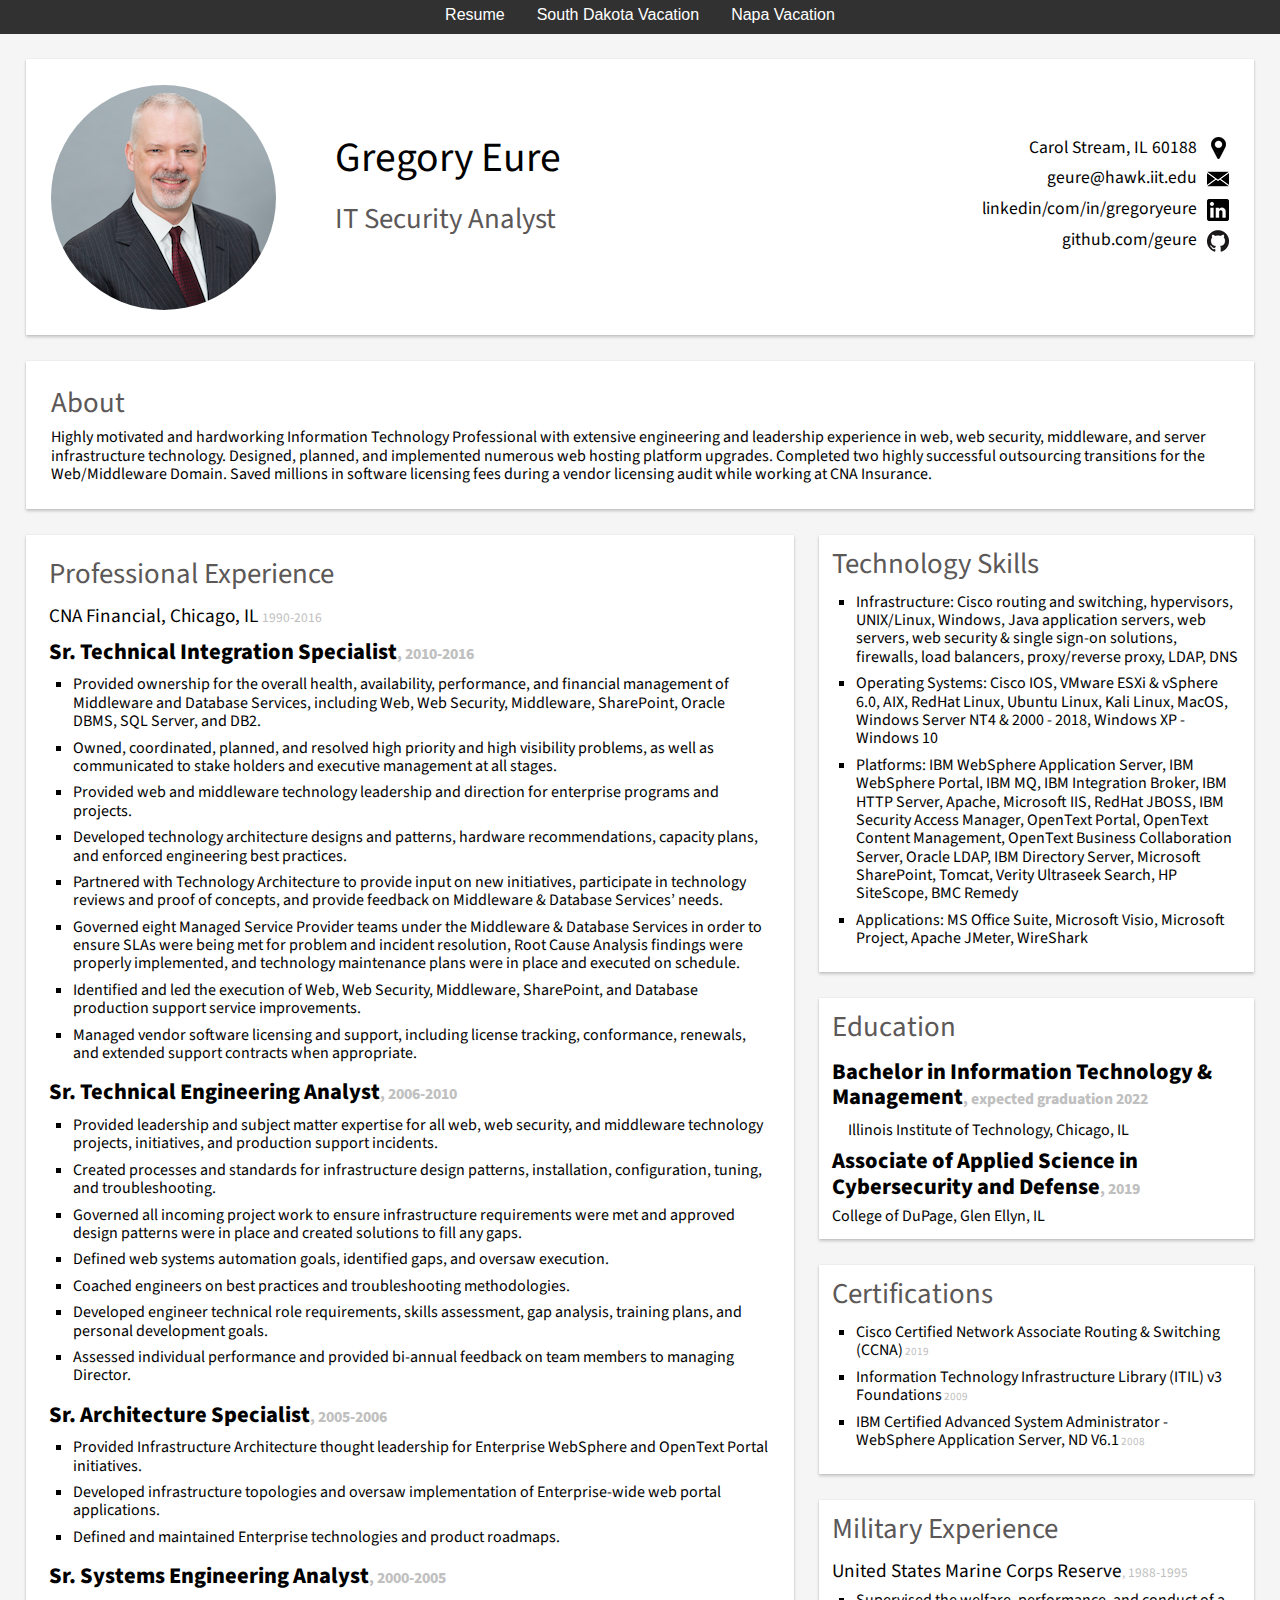
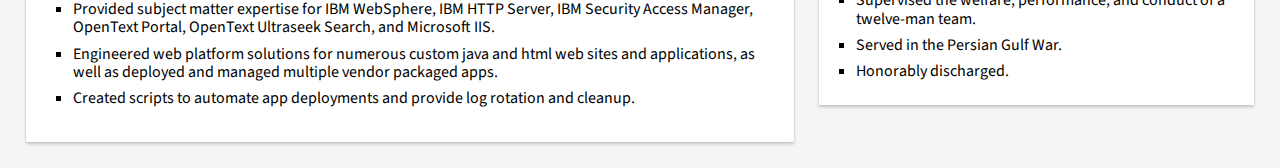
==== commit a553656d: "Center and extend nav across page, spacing fixes" ====
--- a/index.html
+++ b/index.html
@@ -9,16 +9,16 @@
   </head>
   <body>
     <div>
-      <nav>
+      <nav id="navbar-container">
         <ul>
           <!--<li><span class="logo">Gregory Eure</span></li>-->
-          <li class="active"><a href="#">Resume</a></li>
+          <li class="onpage"><a href="#">Resume</a></li>
           <li><a href="sd-vacation.html">South Dakota Vacation</a></li>
           <li><a href="napa-vacation.html">Napa Vacation</a></li>
         </ul>
       </nav>
     </div>
-
+    <div id="resume" class="container">
       <div id="infobox">
         <div class="headshot">
           <img src="images/GregEureHeadshotSmall3.jpg" alt="Photo of Greg Eure">
@@ -45,7 +45,7 @@
           <h2>Professional Experience</h2>
           <h4>CNA Financial, Chicago, IL	<span class="dim">1990-2016</span></h4>
           <h3>Sr. Technical Integration Specialist<span class="dim">, 2010-2016</span></h3>
-          <ul>
+          <ul class="bullet">
             <li class="bullet">Provided ownership for the overall health, availability, performance, and financial management of Middleware and Database Services, including Web, Web Security, Middleware, SharePoint, Oracle DBMS, SQL Server, and DB2.</li>
             <li class="bullet">Owned, coordinated, planned, and resolved high priority and high visibility problems, as well as communicated to stake holders and executive management at all stages.</li> 
             <li class="bullet">Provided web and middleware technology leadership and direction for enterprise programs and projects.</li>
@@ -56,7 +56,7 @@
             <li class="bullet">Managed vendor software licensing and support, including license tracking, conformance, renewals, and extended support contracts when appropriate.</li>
           </ul>
           <h3>Sr. Technical Engineering Analyst<span class="dim">, 2006-2010</span></h3>
-          <ul >
+          <ul class="bullet">
             <li class="bullet">Provided leadership and subject matter expertise for all web, web security, and middleware technology projects, initiatives, and production support incidents.</li>
             <li class="bullet">Created processes and standards for infrastructure design patterns, installation, configuration, tuning, and troubleshooting.</li>
             <li class="bullet">Governed all incoming project work to ensure infrastructure requirements were met and approved design patterns were in place and created solutions to fill any gaps.</li>
@@ -66,13 +66,13 @@
             <li class="bullet">Assessed individual performance and provided bi-annual feedback on team members to managing Director.</li>
           </ul>
           <h3>Sr. Architecture Specialist<span class="dim">, 2005-2006</span></h3>
-          <ul>
+          <ul class="bullet">
             <li class="bullet">Provided Infrastructure Architecture thought leadership for Enterprise WebSphere and OpenText Portal initiatives.</li>
             <li class="bullet">Developed infrastructure topologies and oversaw implementation of Enterprise-wide web portal applications.</li>
             <li class="bullet">Defined and maintained Enterprise technologies and product roadmaps.</li>
           </ul>
           <h3>Sr. Systems Engineering Analyst<span class="dim">, 2000-2005</span></h3>
-          <ul>
+          <ul class="bullet">
             <li class="bullet">Provided subject matter expertise for IBM WebSphere, IBM HTTP Server, IBM Security Access Manager, OpenText Portal, OpenText Ultraseek Search, and Microsoft IIS.</li>
             <li class="bullet">Engineered web platform solutions for numerous custom java and html web sites and applications, as well as deployed and managed multiple vendor packaged apps.</li>
             <li class="bullet">Created scripts to automate app deployments and provide log rotation and cleanup.</li>
@@ -82,7 +82,7 @@
       <div id="rightcolumn">
         <div class="rightborderbox">
           <h2>Technology Skills</h2>
-          <ul>
+          <ul class="bullet">
             <li class="bullet">Infrastructure: Cisco routing and switching, hypervisors, UNIX/Linux, Windows, Java application servers, web servers, web security & single sign-on solutions, firewalls, load balancers, proxy/reverse proxy, LDAP, DNS</li>
             <li class="bullet">Operating Systems: Cisco IOS, VMware ESXi & vSphere 6.0, AIX, RedHat Linux, Ubuntu Linux, Kali Linux, MacOS, Windows Server NT4 & 2000 - 2018, Windows XP - Windows 10</li>
             <li class="bullet">Platforms: IBM WebSphere Application Server, IBM WebSphere Portal, IBM MQ, IBM Integration Broker, IBM HTTP Server, Apache, Microsoft IIS, RedHat JBOSS, IBM Security Access Manager, OpenText Portal, OpenText Content Management, OpenText Business Collaboration Server, Oracle LDAP, IBM Directory Server, Microsoft SharePoint, Tomcat, Verity Ultraseek Search, HP SiteScope, BMC Remedy</li>
@@ -92,7 +92,7 @@
         <div class="rightborderbox">
         <h2>Education</h2>
           <h3>Bachelor in Information Technology & Management<span class="dim">, expected graduation 2022</span></h3>
-          <ul>
+          <ul class="bullet">
             <li class="no_bullet">Illinois Institute of Technology, Chicago, IL</li>
           </ul>
           <h3>Associate of Applied Science in Cybersecurity and Defense<span class="dim">, 2019</span></h3>
@@ -102,7 +102,7 @@
         </div>
         <div class="rightborderbox">
           <h2>Certifications</h2>
-          <ul>
+          <ul class="bullet">
             <li class="bullet">Cisco Certified Network Associate Routing & Switching (CCNA)<span class="dim"> 2019</span></li>
             <li class="bullet">Information Technology Infrastructure Library (ITIL) v3 Foundations<span class="dim">	2009</span></li>
             <li class="bullet">IBM Certified Advanced System Administrator - WebSphere Application Server, ND V6.1<span class="dim">	2008</span></li>
@@ -111,13 +111,13 @@
             <div class="rightborderbox">
           <h2>Military Experience</h2>
           <h4>United States Marine Corps Reserve<span class="dim">, 1988-1995</span></h4>
-          <ul>
+          <ul class="bullet">
             <li class="bullet">Supervised the welfare, performance, and conduct of a twelve-man team.</li>
             <li class="bullet">Served in the Persian Gulf War.</li>
             <li class="bullet">Honorably discharged.</li>
           </ul>
         </div>
       </div>
-
+    </div>
   </body>
 </html>--- a/style1.css
+++ b/style1.css
@@ -4,6 +4,12 @@
 font-family: 'Arial', sans-serif;
 font-family: 'Source Sans Pro', Arial, sans-serif;
 */
+
+.container {
+	width: 100%;
+	margin: 0 auto;
+	overflow: hidden;
+}
 
 nav {  
 	font-family: 'Arial', sans-serif;
@@ -11,11 +17,17 @@
 	width: 100%;
 	height: 2.1em;
 	background-color: #323131;
-	padding-left: 2.5em;
 }  
+
+#navbar-container {
+	float: left;
+	width: 100%;
+	text-align: center;
+}
 
 nav ul {
 	padding-top: .25em;
+	display: inline-block;
 }
 
 nav ul li {
@@ -29,16 +41,18 @@
 	color: white;
 	text-decoration: none;
 	overflow: hidden;
-	padding-top: .2em;
-	padding-right: 1em;
+	padding: .15em 1em 0 1em;
 	vertical-align: middle;
 	font-weight: 200;
 } 
 
-nav ul li a:hover,
-nav ul li a:active { 
+nav ul li a:hover { 
 	color: silver;
 }  
+
+#navbar-container #onpage {
+	color: silver;
+}
 
 body {
 	margin: 0;
@@ -93,7 +107,7 @@
 	font-size: 1em;
 }
 
-ul {
+ul.bullet {
 	padding-left: 1em;
 	padding-top: .2em;
 	padding-bottom: .2em;
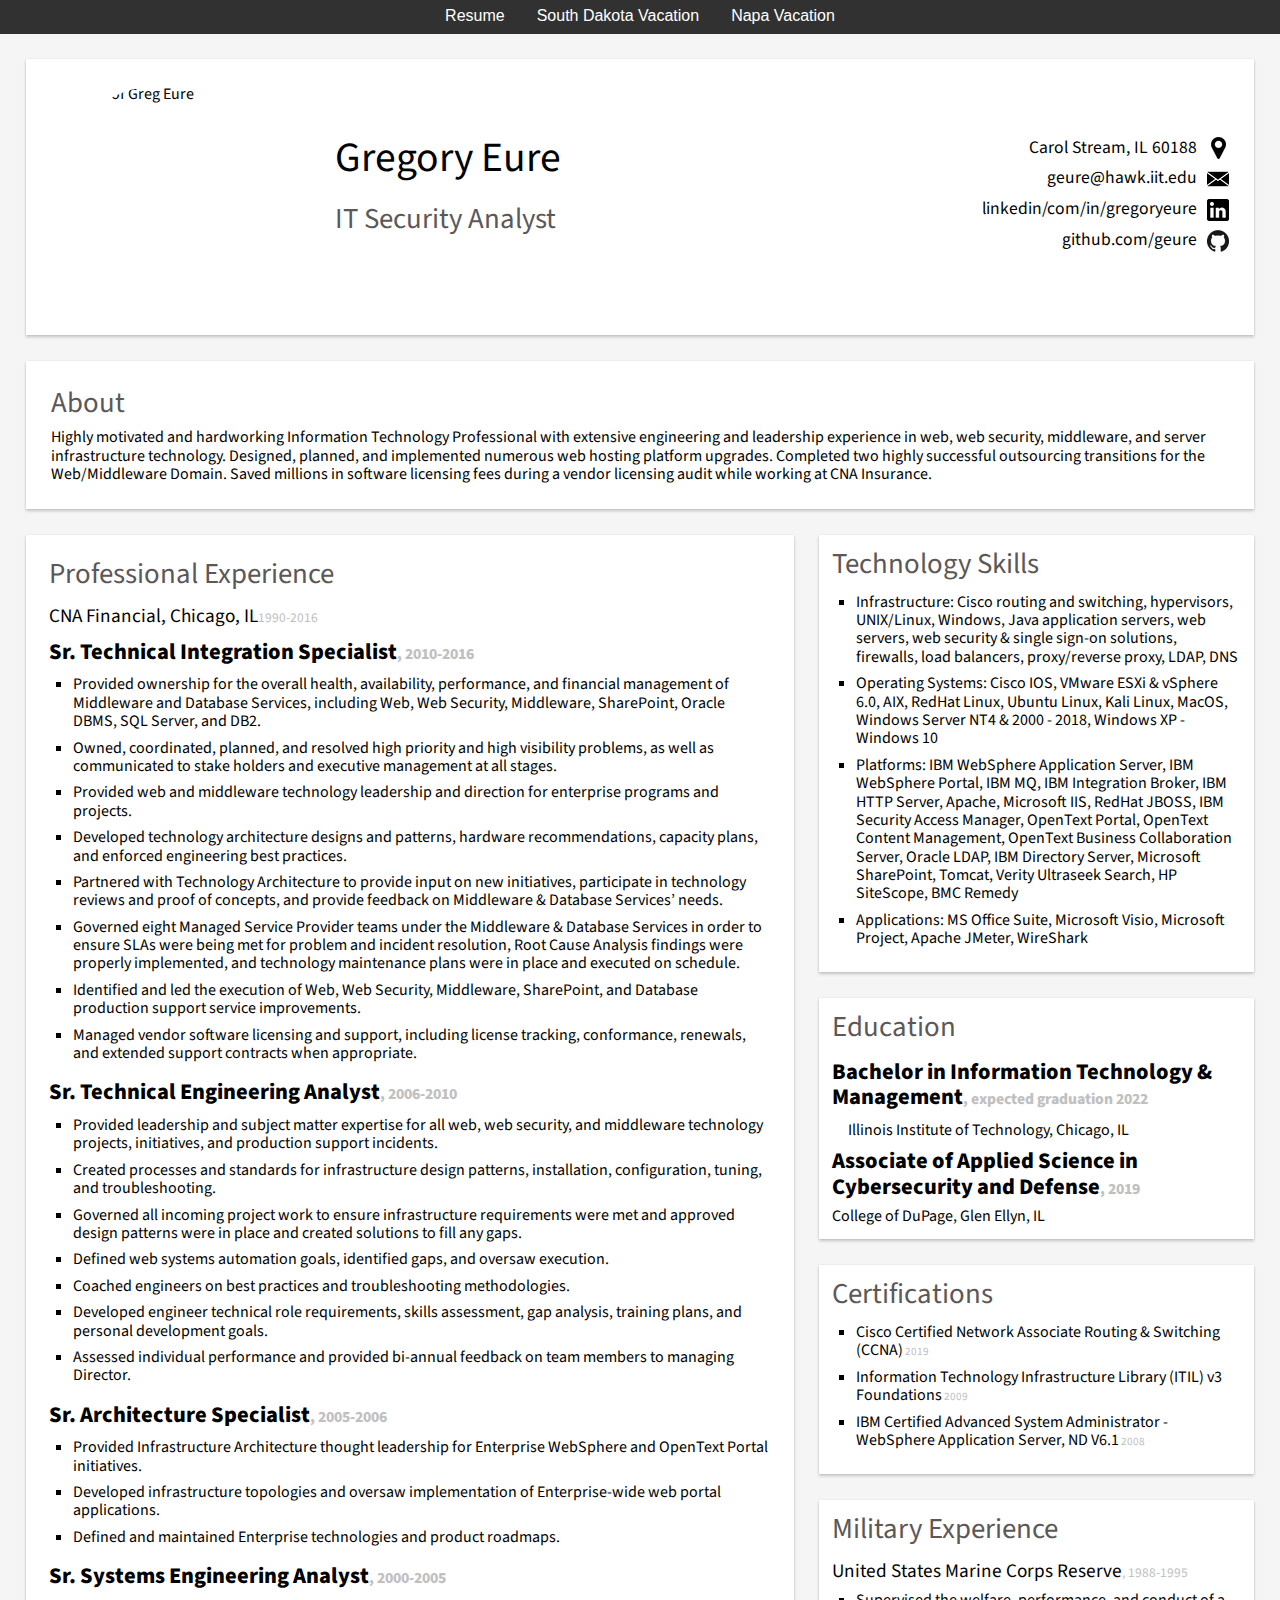
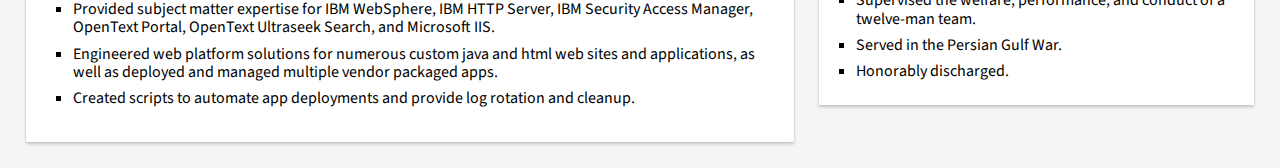
==== commit 9271e89b: "Final Deliverable" ====
--- a/index.html
+++ b/index.html
@@ -7,7 +7,7 @@
     <link href="https://fonts.googleapis.com/css?family=Source+Sans+Pro&display=swap" rel="stylesheet">
     <link rel="stylesheet" type="text/css" href="style1.css">
   </head>
-  <body>
+  <body class="resume">
     <div>
       <nav id="navbar-container">
         <ul>
@@ -21,12 +21,12 @@
     <div id="resume" class="container">
       <div id="infobox">
         <div class="headshot">
-          <img src="images/GregEureHeadshotSmall3.jpg" alt="Photo of Greg Eure">
+          <img src="images/gregeureheadshotsmall3.jpg" alt="Photo of Greg Eure">
         </div>
-        <div id="infobox1">
+        <section id="infobox1">
           <h1>Gregory Eure</h1>
           <h2>IT Security Analyst</h2>
-        </div>
+        </section>
         <div id="infobox2">
           <ul>
             <li class="location"><a href="https://www.google.com/maps/place/Carol+Stream,+IL/@41.9154107,-88.1660339,9z/data=!4m5!3m4!1s0x880fab3c98e013fd:0x79a000a44e180585!8m2!3d41.9125286!4d-88.1347927" class="a_noformat">Carol Stream, IL 60188</a></li>
@@ -36,51 +36,59 @@
           </ul>
         </div>
       </div>
-      <div id="borderbox">
+      <section id="borderbox">
         <h2>About</h2>
         <p>Highly motivated and hardworking Information Technology Professional with extensive engineering and leadership experience in web, web security, middleware, and server infrastructure technology. Designed, planned, and implemented numerous web hosting platform upgrades. Completed two highly successful outsourcing transitions for the Web/Middleware Domain. Saved millions in software licensing fees during a vendor licensing audit while working at CNA Insurance.</p>
-      </div>
+      </section>
       <div id="leftcolumn">
-        <div class="leftborderbox">
+        <section class="leftborderbox">
           <h2>Professional Experience</h2>
-          <h4>CNA Financial, Chicago, IL	<span class="dim">1990-2016</span></h4>
-          <h3>Sr. Technical Integration Specialist<span class="dim">, 2010-2016</span></h3>
-          <ul class="bullet">
-            <li class="bullet">Provided ownership for the overall health, availability, performance, and financial management of Middleware and Database Services, including Web, Web Security, Middleware, SharePoint, Oracle DBMS, SQL Server, and DB2.</li>
-            <li class="bullet">Owned, coordinated, planned, and resolved high priority and high visibility problems, as well as communicated to stake holders and executive management at all stages.</li> 
-            <li class="bullet">Provided web and middleware technology leadership and direction for enterprise programs and projects.</li>
-            <li class="bullet">Developed technology architecture designs and patterns, hardware recommendations, capacity plans, and enforced engineering best practices.</li>
-            <li class="bullet">Partnered with Technology Architecture to provide input on new initiatives, participate in technology reviews and proof of concepts, and provide feedback on Middleware & Database Services’ needs.</li>
-            <li class="bullet">Governed eight Managed Service Provider teams under the Middleware & Database Services in order to ensure SLAs were being met for problem and incident resolution, Root Cause Analysis findings were properly implemented, and technology maintenance plans were in place and executed on schedule.</li>
-            <li class="bullet">Identified and led the execution of Web, Web Security, Middleware, SharePoint, and Database production support service improvements.</li>
-            <li class="bullet">Managed vendor software licensing and support, including license tracking, conformance, renewals, and extended support contracts when appropriate.</li>
-          </ul>
-          <h3>Sr. Technical Engineering Analyst<span class="dim">, 2006-2010</span></h3>
-          <ul class="bullet">
-            <li class="bullet">Provided leadership and subject matter expertise for all web, web security, and middleware technology projects, initiatives, and production support incidents.</li>
-            <li class="bullet">Created processes and standards for infrastructure design patterns, installation, configuration, tuning, and troubleshooting.</li>
-            <li class="bullet">Governed all incoming project work to ensure infrastructure requirements were met and approved design patterns were in place and created solutions to fill any gaps.</li>
-            <li class="bullet">Defined web systems automation goals, identified gaps, and oversaw execution.</li>
-            <li class="bullet">Coached engineers on best practices and troubleshooting methodologies.</li>
-            <li class="bullet">Developed engineer technical role requirements, skills assessment, gap analysis, training plans, and personal development goals.</li>
-            <li class="bullet">Assessed individual performance and provided bi-annual feedback on team members to managing Director.</li>
-          </ul>
-          <h3>Sr. Architecture Specialist<span class="dim">, 2005-2006</span></h3>
-          <ul class="bullet">
-            <li class="bullet">Provided Infrastructure Architecture thought leadership for Enterprise WebSphere and OpenText Portal initiatives.</li>
-            <li class="bullet">Developed infrastructure topologies and oversaw implementation of Enterprise-wide web portal applications.</li>
-            <li class="bullet">Defined and maintained Enterprise technologies and product roadmaps.</li>
-          </ul>
-          <h3>Sr. Systems Engineering Analyst<span class="dim">, 2000-2005</span></h3>
-          <ul class="bullet">
-            <li class="bullet">Provided subject matter expertise for IBM WebSphere, IBM HTTP Server, IBM Security Access Manager, OpenText Portal, OpenText Ultraseek Search, and Microsoft IIS.</li>
-            <li class="bullet">Engineered web platform solutions for numerous custom java and html web sites and applications, as well as deployed and managed multiple vendor packaged apps.</li>
-            <li class="bullet">Created scripts to automate app deployments and provide log rotation and cleanup.</li>
-          </ul>
-        </div>
+          <h4>CNA Financial, Chicago, IL<span class="dim">1990-2016</span></h4>
+          <section>
+            <h3>Sr. Technical Integration Specialist<span class="dim">, 2010-2016</span></h3>
+            <ul class="bullet">
+              <li class="bullet">Provided ownership for the overall health, availability, performance, and financial management of Middleware and Database Services, including Web, Web Security, Middleware, SharePoint, Oracle DBMS, SQL Server, and DB2.</li>
+              <li class="bullet">Owned, coordinated, planned, and resolved high priority and high visibility problems, as well as communicated to stake holders and executive management at all stages.</li> 
+              <li class="bullet">Provided web and middleware technology leadership and direction for enterprise programs and projects.</li>
+              <li class="bullet">Developed technology architecture designs and patterns, hardware recommendations, capacity plans, and enforced engineering best practices.</li>
+              <li class="bullet">Partnered with Technology Architecture to provide input on new initiatives, participate in technology reviews and proof of concepts, and provide feedback on Middleware & Database Services’ needs.</li>
+              <li class="bullet">Governed eight Managed Service Provider teams under the Middleware & Database Services in order to ensure SLAs were being met for problem and incident resolution, Root Cause Analysis findings were properly implemented, and technology maintenance plans were in place and executed on schedule.</li>
+              <li class="bullet">Identified and led the execution of Web, Web Security, Middleware, SharePoint, and Database production support service improvements.</li>
+              <li class="bullet">Managed vendor software licensing and support, including license tracking, conformance, renewals, and extended support contracts when appropriate.</li>
+            </ul>
+          </section>
+          <section>
+            <h3>Sr. Technical Engineering Analyst<span class="dim">, 2006-2010</span></h3>
+            <ul class="bullet">
+              <li class="bullet">Provided leadership and subject matter expertise for all web, web security, and middleware technology projects, initiatives, and production support incidents.</li>
+              <li class="bullet">Created processes and standards for infrastructure design patterns, installation, configuration, tuning, and troubleshooting.</li>
+              <li class="bullet">Governed all incoming project work to ensure infrastructure requirements were met and approved design patterns were in place and created solutions to fill any gaps.</li>
+              <li class="bullet">Defined web systems automation goals, identified gaps, and oversaw execution.</li>
+              <li class="bullet">Coached engineers on best practices and troubleshooting methodologies.</li>
+              <li class="bullet">Developed engineer technical role requirements, skills assessment, gap analysis, training plans, and personal development goals.</li>
+              <li class="bullet">Assessed individual performance and provided bi-annual feedback on team members to managing Director.</li>
+            </ul>
+          </section>
+          <section>
+            <h3>Sr. Architecture Specialist<span class="dim">, 2005-2006</span></h3>
+            <ul class="bullet">
+              <li class="bullet">Provided Infrastructure Architecture thought leadership for Enterprise WebSphere and OpenText Portal initiatives.</li>
+              <li class="bullet">Developed infrastructure topologies and oversaw implementation of Enterprise-wide web portal applications.</li>
+              <li class="bullet">Defined and maintained Enterprise technologies and product roadmaps.</li>
+            </ul>
+          </section>
+          <section>
+            <h3>Sr. Systems Engineering Analyst<span class="dim">, 2000-2005</span></h3>
+            <ul class="bullet">
+              <li class="bullet">Provided subject matter expertise for IBM WebSphere, IBM HTTP Server, IBM Security Access Manager, OpenText Portal, OpenText Ultraseek Search, and Microsoft IIS.</li>
+              <li class="bullet">Engineered web platform solutions for numerous custom java and html web sites and applications, as well as deployed and managed multiple vendor packaged apps.</li>
+              <li class="bullet">Created scripts to automate app deployments and provide log rotation and cleanup.</li>
+            </ul>
+        </section>
+        </section>
       </div>
       <div id="rightcolumn">
-        <div class="rightborderbox">
+        <section class="rightborderbox">
           <h2>Technology Skills</h2>
           <ul class="bullet">
             <li class="bullet">Infrastructure: Cisco routing and switching, hypervisors, UNIX/Linux, Windows, Java application servers, web servers, web security & single sign-on solutions, firewalls, load balancers, proxy/reverse proxy, LDAP, DNS</li>
@@ -88,8 +96,8 @@
             <li class="bullet">Platforms: IBM WebSphere Application Server, IBM WebSphere Portal, IBM MQ, IBM Integration Broker, IBM HTTP Server, Apache, Microsoft IIS, RedHat JBOSS, IBM Security Access Manager, OpenText Portal, OpenText Content Management, OpenText Business Collaboration Server, Oracle LDAP, IBM Directory Server, Microsoft SharePoint, Tomcat, Verity Ultraseek Search, HP SiteScope, BMC Remedy</li>
             <li class="bullet">Applications: MS Office Suite, Microsoft Visio, Microsoft Project, Apache JMeter, WireShark</li>
           </ul>
-        </div>
-        <div class="rightborderbox">
+        </section>
+        <section class="rightborderbox">
         <h2>Education</h2>
           <h3>Bachelor in Information Technology & Management<span class="dim">, expected graduation 2022</span></h3>
           <ul class="bullet">
@@ -99,16 +107,16 @@
           <ul>
             <li class="no_bullet">College of DuPage, Glen Ellyn, IL</li>
           </ul>
-        </div>
-        <div class="rightborderbox">
+        </section>
+        <section class="rightborderbox">
           <h2>Certifications</h2>
           <ul class="bullet">
             <li class="bullet">Cisco Certified Network Associate Routing & Switching (CCNA)<span class="dim"> 2019</span></li>
             <li class="bullet">Information Technology Infrastructure Library (ITIL) v3 Foundations<span class="dim">	2009</span></li>
             <li class="bullet">IBM Certified Advanced System Administrator - WebSphere Application Server, ND V6.1<span class="dim">	2008</span></li>
           </ul>
-        </div>
-            <div class="rightborderbox">
+        </section>
+        <section class="rightborderbox">
           <h2>Military Experience</h2>
           <h4>United States Marine Corps Reserve<span class="dim">, 1988-1995</span></h4>
           <ul class="bullet">
@@ -116,7 +124,7 @@
             <li class="bullet">Served in the Persian Gulf War.</li>
             <li class="bullet">Honorably discharged.</li>
           </ul>
-        </div>
+        </section>
       </div>
     </div>
   </body>
--- a/style1.css
+++ b/style1.css
@@ -1,259 +1,533 @@
 /* style1.css */
 
-/* fonts
-font-family: 'Arial', sans-serif;
-font-family: 'Source Sans Pro', Arial, sans-serif;
-*/
+nav {  
+  font-family: 'Arial', sans-serif;
+  font-size: 1em;
+  width: 100%;
+  height: 2.1em;
+  background-color: #323131;
+}  
+
+#navbar-container {
+  float: left;
+  width: 100%;
+  text-align: center;
+}
+
+nav ul {
+  padding-top: .25em;
+  display: inline-block;
+}
+
+nav ul li {
+  margin: 0;
+  float: left;
+}
+nav ul li a {
+  text-align: center;
+  display: block;
+  float: left;
+  color: white;
+  text-decoration: none;
+  overflow: hidden;
+  padding: .2em 1em 0 1em;
+  vertical-align: middle;
+  font-weight: 200;
+} 
+
+nav ul li a:hover { 
+  color: silver;
+}  
+
+#navbar-container #onpage {
+  color: silver;
+}
+
+body {
+  margin: 0;
+  padding: 0;
+  border: 0;
+}
+
+body.resume {
+  background: #F5F5F5;
+  font-family: 'Source Sans Pro', Arial, sans-serif;
+}
+
+body.sd {
+  background: #959796 url("images/gray-wood.jpg");
+  font-family: 'Play', sans-serif;
+  line-height: 1.25;
+}
+
+body.nap {
+  background: #F7F5F0;
+  min-width: 620px;
+  font-family: 'Kalam', serif;
+  color: #4C3A27;
+  list-style: none;
+  line-height: 1.25;
+}
 
 .container {
-	width: 100%;
-	margin: 0 auto;
-	overflow: hidden;
-}
-
-nav {  
-	font-family: 'Arial', sans-serif;
-	font-size: 1em;
-	width: 100%;
-	height: 2.1em;
-	background-color: #323131;
-}  
-
-#navbar-container {
-	float: left;
-	width: 100%;
-	text-align: center;
-}
-
-nav ul {
-	padding-top: .25em;
-	display: inline-block;
-}
-
-nav ul li {
-	margin: 0;
-	float: left;
-}
-nav ul li a {
-	text-align: center;
-	display: block;
-	float: left;
-	color: white;
-	text-decoration: none;
-	overflow: hidden;
-	padding: .15em 1em 0 1em;
-	vertical-align: middle;
-	font-weight: 200;
-} 
-
-nav ul li a:hover { 
-	color: silver;
-}  
-
-#navbar-container #onpage {
-	color: silver;
-}
-
-body {
-	margin: 0;
-	padding: 0;
-	border: 0;
-	background: #F5F5F5;
-	font-family: 'Source Sans Pro', Arial, sans-serif;
+  width: 100%;
+  margin: 0 auto;
+  overflow: hidden;
+}
+
+.napa-container {
+  width: 1280px;
+  margin: 0 auto;
+  overflow: hidden;
 }
 
 div,
 img,
 embed,
-object,
-video {
-max-width: 100%;
-height: auto;
-}
-
-h1 {
-	font-size: 2.6em;
-	margin-top: -.5em;
-	padding-bottom: .5em;
-}
-
-h2 {
-	font-size: 1.8em;
-	color: #5C5858;
-	margin-top: 0;
-	padding-bottom: .3em;
+object {
+  max-width: 100%;
+  height: auto;
+  display: block;
+}
+
+div#southdakota video {
+  max-width: 40%;
+  height: auto;
+  -webkit-box-shadow: 0 .1875em .375em rgba(0,0,0,.5); 
+  -moz-box-shadow: 0 .1875em .375em rgba(0,0,0,.5); 
+  border: .625em outset #ddd;
+  border-color: black;
+}
+
+div#napa,
+img,
+embed,
+object {
+  vertical-align: top;
+  padding-bottom: .22em;
+}
+
+
+div#resume h1 {
+  font-size: 2.6em;
+  margin-top: -.5em;
+  padding-bottom: .5em;
+}
+
+div#resume h2 {
+  font-size: 1.8em;
+  color: #5C5858;
+  margin-top: 0;
+  padding-bottom: .3em;
 }
 
 h3 {
-	font-size: 1.4em;
-	font-weight: 800;
-	padding-top: .3em;
-	padding-bottom: .3em;
+  font-size: 1.4em;
+  font-weight: 800;
+  padding-top: .3em;
+  padding-bottom: .3em;
 }
 
 h4 {
-	font-size: 1.2em;
-	padding-top: .3em;
-	padding-bottom: .3em;
+  font-size: 1.2em;
+  padding-top: .3em;
+  padding-bottom: .3em;
+}
+
+div#southdakota h1 {
+  font-size: 2.6em;
+  font-weight: 600;
+  padding-top: 2em;
+  padding-bottom: .5em;
+  text-align: center
+}
+
+div#southdakota h2 {
+  font-size: 1.8em;
+  font-weight: 600;
+  padding-top: 1.5em;
+  padding-bottom: .2em;
+  text-align: center
+}
+
+div#napa h1 { 
+  font-size: 2.6em;
+  font-weight: 600;
+  padding-top: 2em;
+  padding-bottom: .5em;
+  text-align: center
+}
+
+div#napa h2 {
+  font-size: 2.2em;
+  font-weight: 600;
+  text-align: center
+
 }
 
 .dim {
-	color: #C0C0C0;
-	font-size: .7em;
+  color: #C0C0C0;
+  font-size: .7em;
 }
 
 p, ul {
-	font-weight: 400;
-	font-size: 1em;
+  font-weight: 400;
+  font-size: 1em;
+}
+
+div#southdakota p {
+  font-size: 1.2em;
+  font-weight: 600;
+}
+
+div#napa p {
+  font-size: 1.2em;
+  font-weight: 300;
+  padding-bottom: 1em;
 }
 
 ul.bullet {
-	padding-left: 1em;
-	padding-top: .2em;
-	padding-bottom: .2em;
+  padding-left: 1em;
+  padding-top: .2em;
+  padding-bottom: .2em;
 }
 
 li.bullet {
-	padding: 0;
-	list-style-type: square;
-	margin: 0 0 .5em .5em;
+  padding: 0;
+  list-style-type: square;
+  margin: 0 0 .5em .5em;
 }
 
 li.no_bullet {
-	padding: 0;
-}
-
-/*
-ul.bullet li::before {
-	color: #5C5858;
-	display: inline-block;
-	left: -1.1225em;
-	position: absolute;
-	top: 0em;
-}*/
+  padding: 0;
+}
 
 li.location {
-	background: url('images/location.png') no-repeat left top;
-	background-position: 99.2% .95em;
-	font-size: 1.1em;
-	padding-right: 1.8em;
-	text-decoration: none;
-	padding-top: 1em;
-	padding-bottom: .6em;
-	text-align: right;
+  background: url('images/location.png') no-repeat left top;
+  background-position: 99.2% .95em;
+  font-size: 1.1em;
+  padding-right: 1.8em;
+  text-decoration: none;
+  padding-top: 1em;
+  padding-bottom: .6em;
+  text-align: right;
 }
 
 li.mail {
-	background: url('images/mail3.png') no-repeat left top;
-	background-position: 100% 0em;
-	font-size: 1.1em;
-	padding-right: 1.8em;
-	text-decoration: none;
-	padding-bottom: .6em;
-	text-align: right;
+  background: url('images/mail3.png') no-repeat left top;
+  background-position: 100% 0em;
+  font-size: 1.1em;
+  padding-right: 1.8em;
+  text-decoration: none;
+  padding-bottom: .6em;
+  text-align: right;
 }
 
 li.linkedin {
-	background: url('images/linkedin2.png') no-repeat left top;
-	background-position: 100% 0em;
-	font-size: 1.1em;
-	padding-right: 1.8em;
-	text-decoration: none;
-	padding-bottom: .6em;
-	text-align: right;
+  background: url('images/linkedin2.png') no-repeat left top;
+  background-position: 100% 0em;
+  font-size: 1.1em;
+  padding-right: 1.8em;
+  text-decoration: none;
+  padding-bottom: .6em;
+  text-align: right;
 }
 
 li.github {
-	background: url('images/github2.png') no-repeat left top;
-	background-position: 100% 0em;
-	font-size: 1.1em;
-	padding-right: 1.8em;
-	text-decoration: none;
-	padding-bottom: .6em;
-	text-align: right;
+  background: url('images/github2.png') no-repeat left top;
+  background-position: 100% 0em;
+  font-size: 1.1em;
+  padding-right: 1.8em;
+  text-decoration: none;
+  padding-bottom: .6em;
+  text-align: right;
 }
 
 .a_noformat {
-	text-decoration: none;
-	color: black;
+  text-decoration: none;
+  color: black;
 }
 
 #infobox {
-	box-sizing: border-box;
-	box-shadow: 0 0 .0625em 0 rgba(0, 0, 0, .15), 0 .125em .1875em 0 rgba(0, 0, 0, .2);
-	margin-top: 2%;
-	margin-right: 2%;
-	margin-bottom: 2%;
-	margin-left: 2%;
-	border: .125em;
-	padding: 2%;
-	background-color: #fff;
-	overflow: hidden /* keep div elements from floating out of the box */
+  box-sizing: border-box;
+  box-shadow: 0 0 .0625em 0 rgba(0, 0, 0, .15), 0 .125em .1875em 0 rgba(0, 0, 0, .2);
+  margin-top: 2%;
+  margin-right: 2%;
+  margin-bottom: 2%;
+  margin-left: 2%;
+  border: .125em;
+  padding: 2%;
+  background-color: #fff;
+  overflow: hidden /* keep div elements from floating out of the box */
 }
 
 .headshot{
-	/*width:18%;*/
-	float: left;
-    border-radius: 50%;
-    overflow: hidden;
-    width: 14.0625em;
-    height: 14.0625em;
+  /*width:18%;*/
+  float: left;
+  border-radius: 50%;
+  overflow: hidden;
+  width: 14.0625em;
+  height: 14.0625em;
 }
 
 #infobox1 {
-	float: left;
-	width: 30%;
-	padding-left: 5%;
-	padding-top: 6%;
+  float: left;
+  width: 30%;
+  padding-left: 5%;
+  padding-top: 6%;
 }
 #infobox2 {
-	float: right;
-	width: 35%;
-	padding-top: 3%;
+  float: right;
+  width: 35%;
+  padding-top: 3%;
 }
 
 #borderbox {
-	box-sizing: border-box;
-	box-shadow: 0 0 .0625em 0 rgba(0, 0, 0, .15), 0 .125em .1875em 0 rgba(0, 0, 0, .2);
-	margin-top: 2%;
-	margin-right: 2%;
-	margin-bottom: 2%;
-	margin-left: 2%;
-	border: .125em;
-	padding: 2%;
-	background-color: #fff;
+  box-sizing: border-box;
+  box-shadow: 0 0 .0625em 0 rgba(0, 0, 0, .15), 0 .125em .1875em 0 rgba(0, 0, 0, .2);
+  margin-top: 2%;
+  margin-right: 2%;
+  margin-bottom: 2%;
+  margin-left: 2%;
+  border: .125em;
+  padding: 2%;
+  background-color: #fff;
 }
 
 #leftcolumn {
-	float: left;
-	width: 60%;
-	margin-right: 2%;
-	margin-bottom: 2%;
-	margin-left: 2%;
+  float: left;
+  width: 60%;
+  margin-right: 2%;
+  margin-bottom: 2%;
+  margin-left: 2%;
 }
 
 #rightcolumn {
-	float: right;
-	width: 34%;
-	margin-right: 2%;
-	margin-bottom: 2%;
-
+  float: right;
+  width: 34%;
+  margin-right: 2%;
+  margin-bottom: 2%;
 }
 
 .leftborderbox {
-	box-sizing: border-box;
-	box-shadow: 0 0 .0625em 0 rgba(0, 0, 0, .15), 0 .125em .1875em 0 rgba(0, 0, 0, .2);
-	border: .125em;
-	padding: 3%;
-	background-color: #fff;
-
+  box-sizing: border-box;
+  box-shadow: 0 0 .0625em 0 rgba(0, 0, 0, .15), 0 .125em .1875em 0 rgba(0, 0, 0, .2);
+  border: .125em;
+  padding: 3%;
+  background-color: #fff;
 }
 
 .rightborderbox {
-	box-sizing: border-box;
-	box-shadow: 0 0 .0625em 0 rgba(0, 0, 0, .15), 0 .125em .1875em 0 rgba(0, 0, 0, .2);
-	border: .125em;
-	padding: 3%;
-	background-color: #fff;
-	margin-bottom: 6%;
-}
+  box-sizing: border-box;
+  box-shadow: 0 0 .0625em 0 rgba(0, 0, 0, .15), 0 .125em .1875em 0 rgba(0, 0, 0, .2);
+  border: .125em;
+  padding: 3%;
+  background-color: #fff;
+  margin-bottom: 6%;
+}
+
+#southdakota {
+  width: 95%; margin: 5% auto;
+}
+
+div#southdakota .map {
+  display: block;
+  margin-left: auto;
+  margin-right: auto;
+  margin-bottom: 3em;
+  width: 60%;
+  height: auto;
+  border: .125em solid #625F5F;
+  -webkit-box-shadow: 0 .1875em .375em rgba(0,0,0,.25); 
+  -moz-box-shadow: 0 .1875em .375em rgba(0,0,0,.25); 
+}
+
+div#southdakota .center { 
+}
+
+div#southdakota .row { 
+  padding-top: 3em;
+  padding-bottom: 2em;
+  margin-left: auto;
+  margin-right: auto;
+}
+
+div.clear {
+  clear: both;
+}
+
+
+div#southdakota ul.polaroids {
+    display: block;
+    margin-left: auto;
+    margin-right: auto;
+}
+
+div#southdakota ul.polaroids li {
+  margin-left: auto;
+    margin-right: auto;
+  display: inline;
+  padding-left: 0;
+}
+
+div#southdakota ul.polaroids a { 
+  background: #fff; 
+  display: inline; 
+  float: left; 
+  margin: 0 0 1.6875em 1.875em;
+  width: auto; 
+  padding: .625em .625em .9375em; 
+  text-align: center; 
+  font-family: "Marker Felt", cursive; 
+  text-decoration: none; 
+  color: #333; 
+  font-size: 1.125em; 
+  -webkit-box-shadow: 0 .1875em .375em rgba(0,0,0,.25); 
+  -moz-box-shadow: 0 .1875em .375em rgba(0,0,0,.25); 
+  -webkit-transform: rotate(-2deg); 
+  -webkit-transition: 
+  -webkit-transform .15s linear; 
+  -moz-transform: rotate(-2deg); 
+}
+
+div#southdakota ul.polaroids img { 
+  margin: 0 auto;
+  display: block; 
+  width: 18.75em; 
+  margin-bottom: .75em 
+}
+
+div#southdakota ul.polaroids a:after { 
+  content: attr(title); 
+}
+    
+div#southdakota ul.polaroids li:nth-child(even) a { 
+  -webkit-transform: rotate(2deg);  
+  -moz-transform: rotate(2deg); 
+}
+
+div#southdakota ul.polaroids li:nth-child(3n) a { 
+  -webkit-transform: none; 
+  position: relative; top: -.3125em;  
+  -moz-transform: none; 
+}
+
+div#southdakota ul.polaroids li:nth-child(5n) a { 
+  -webkit-transform: rotate(5deg); 
+  position: relative; right: .3125em;  
+  -moz-transform: rotate(5deg); 
+}
+
+div#southdakota ul.polaroids li:nth-child(8n) a 
+{ position: relative; 
+  right: .3125em; 
+  top: .5em; 
+}
+
+div#southdakota ul.polaroids li:nth-child(11n) a { 
+  position: relative; 
+  left: -.3125em; 
+  top: .3125em; 
+}
+    
+div#southdakota ul.polaroids li.messy a {
+  margin-top: -25em;
+  position: relative;
+  left: 10em
+}
+
+div#southdakota ul.polaroids li a:hover { 
+  -webkit-transform: scale(1.25); 
+  -moz-transform: scale(1.25); 
+  -webkit-box-shadow: 0 .1875em .375em rgba(0,0,0,.5); 
+  -moz-box-shadow: 0 .1875em .375em rgba(0,0,0,.5); 
+  position: relative; 
+  z-index: 5; 
+}
+
+div#napa .map {
+  display: block;
+  margin-left: auto;
+  margin-right: auto;
+  margin-bottom: 5em;
+  width: 60%;
+  height: auto;
+  border: .0625em solid #4C3A27;
+  padding-bottom: 0;
+}
+
+div#napa div.row {
+  float: left;
+  vertical-align: top;
+  padding-top: 0;
+  padding-bottom: 3em;
+}
+
+div#napa .row:after {
+  content: "";
+  visibility: hidden;
+  display: block;
+  height: 0;
+  clear: both;
+}
+
+div#napa .row figure {
+  text-align: center;
+  display:inline-block;
+  margin:0 1.25em;
+  padding-top: 0;
+  padding-bottom: 1em;
+}
+
+div#napa .center {
+  display: block;
+  margin-left: auto;
+  margin-right: auto;
+  width: 90%;
+}
+
+div#napa .section1 {
+  margin-left: 0em;
+  padding-left: 3em;
+  padding-right: 2em;
+}
+
+div#napa .section3 {
+  margin-left: 0em;
+  padding-left: 2.5em;
+  padding-right: 2em;
+}
+
+div#napa li.wineglass {
+  background: url('images/wineglass.png') no-repeat left top;
+  font-size: 1.2em;
+  padding-left: 1.8em;
+  padding-top: .1em;
+  padding-bottom: .1em;
+  margin-left: 0;
+}
+
+div#napa li.wineglass-fav {
+  background: url('images/wineglass.png') no-repeat left top;
+  list-style-type: circle;
+  direction: rtl;
+  list-style-position: inside;
+  font-size: 1.2em;
+  padding-left: 1.8em;
+  padding-top: .1em;
+  padding-bottom: .1em;
+  margin-left: 0;
+}
+
+div#napa li.nowineglass {
+  list-style-type: circle;
+  font-size: 1.2em;
+  padding-left: .3em;
+  padding-top: .1em;
+  padding-bottom: .1em;
+  margin-left: 1.5em;
+}
+
+div.clear {
+  clear: both;
+}
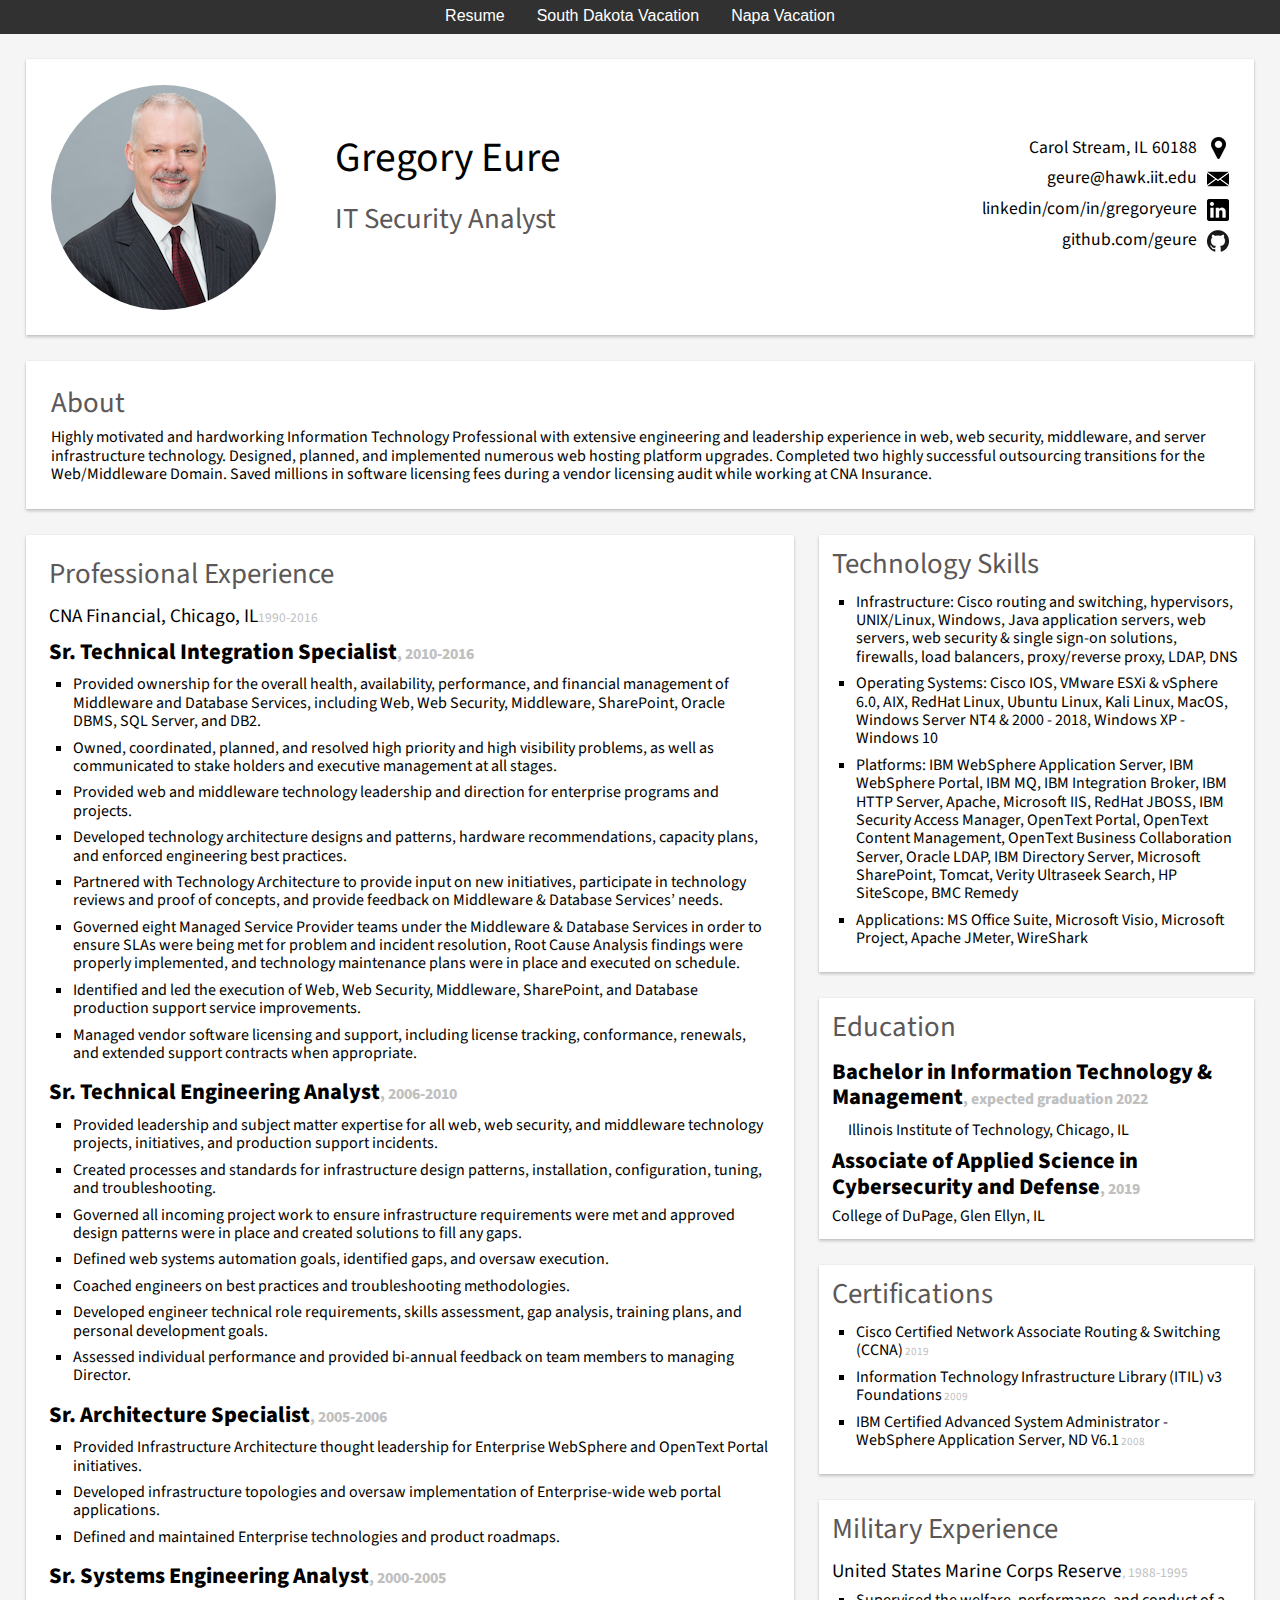
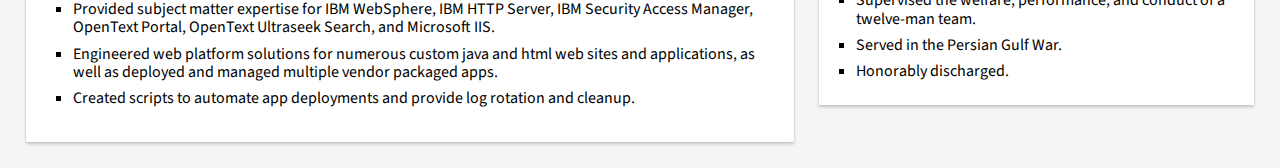
==== commit 5eb2eefb: "Renamed image" ====
--- a/index.html
+++ b/index.html
@@ -21,7 +21,7 @@
     <div id="resume" class="container">
       <div id="infobox">
         <div class="headshot">
-          <img src="images/gregeureheadshotsmall3.jpg" alt="Photo of Greg Eure">
+          <img src="images/gregeureheadshotsmall.jpg" alt="Photo of Greg Eure">
         </div>
         <section id="infobox1">
           <h1>Gregory Eure</h1>
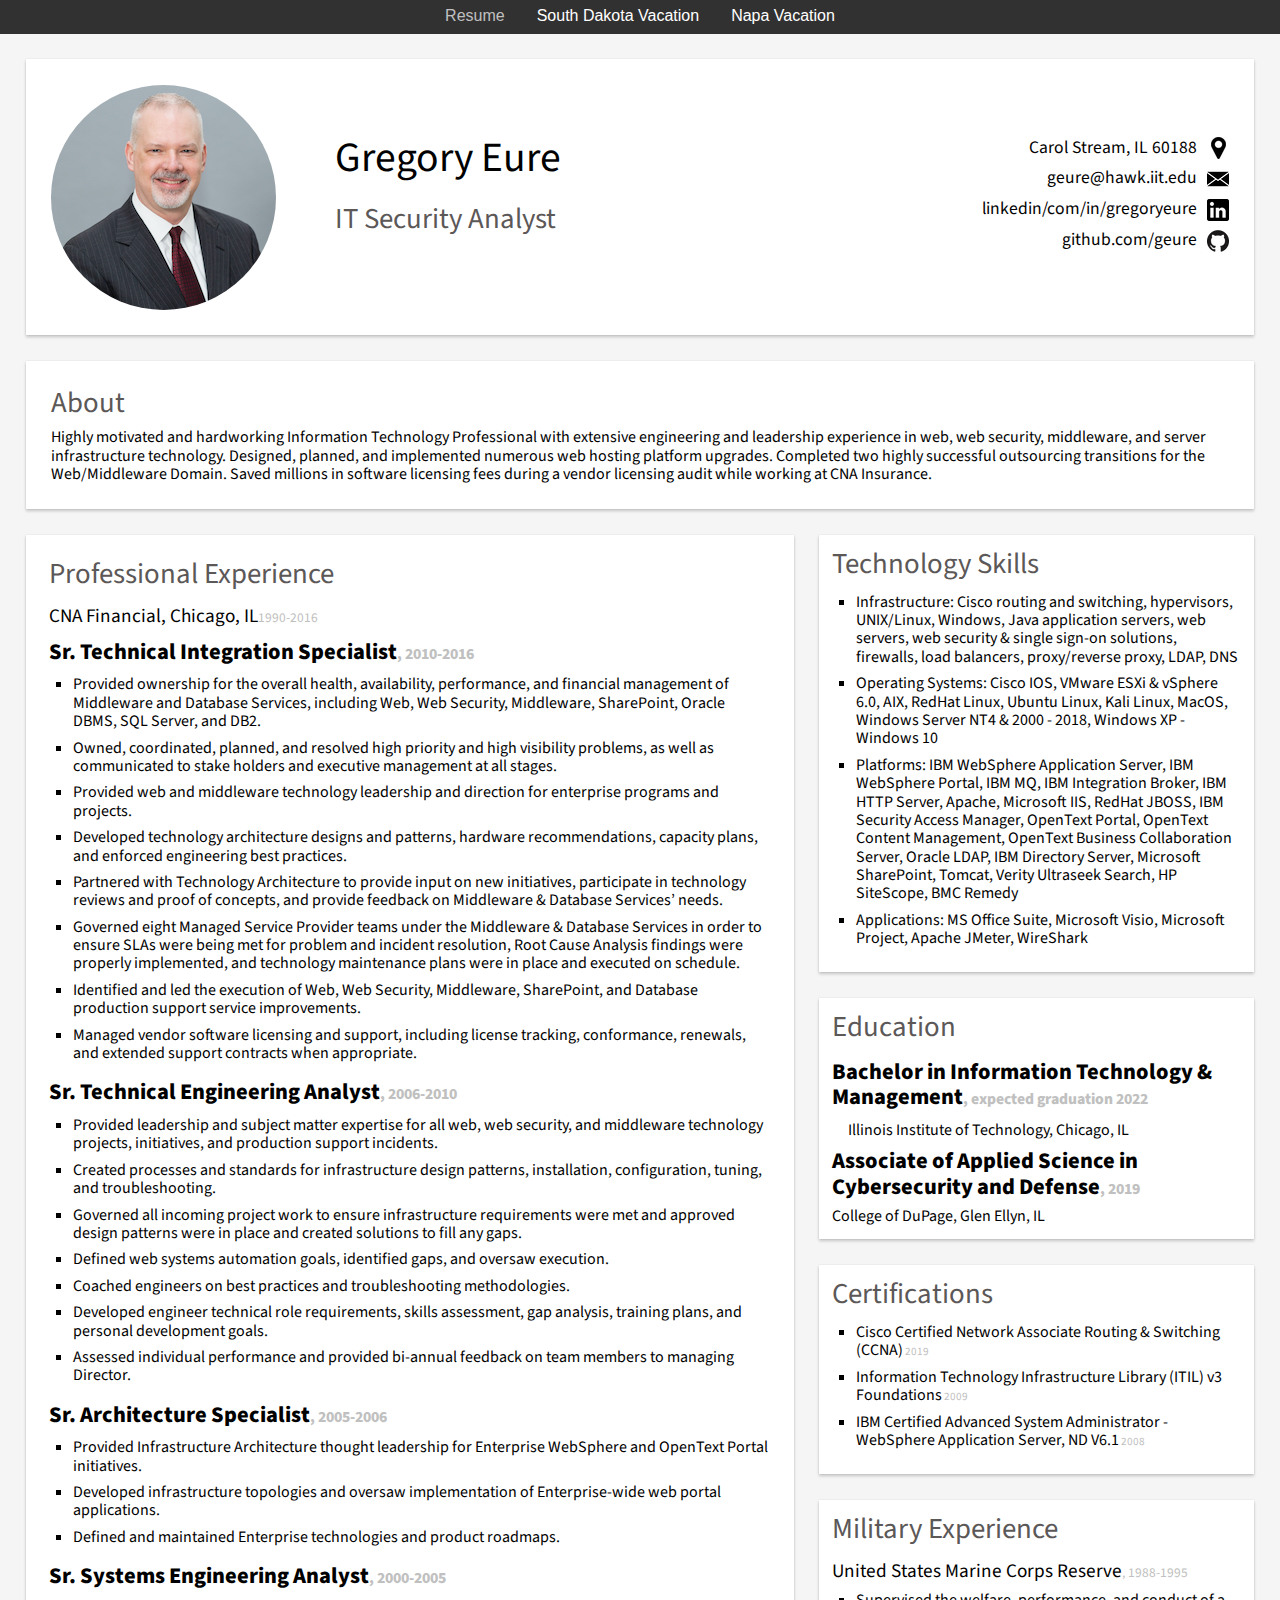
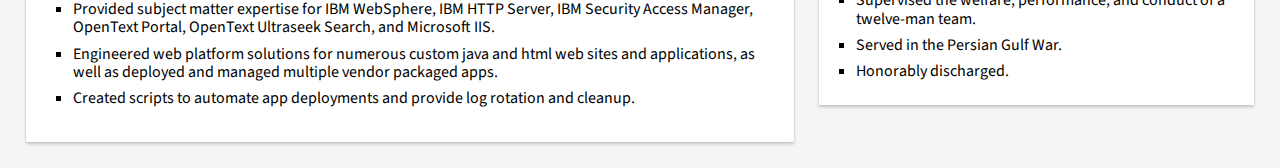
==== commit 852d76db: "resolved onpage functionality" ====
--- a/index.html
+++ b/index.html
@@ -12,7 +12,7 @@
       <nav id="navbar-container">
         <ul>
           <!--<li><span class="logo">Gregory Eure</span></li>-->
-          <li class="onpage"><a href="#">Resume</a></li>
+          <li id="onpage"><a href="#">Resume</a></li>
           <li><a href="sd-vacation.html">South Dakota Vacation</a></li>
           <li><a href="napa-vacation.html">Napa Vacation</a></li>
         </ul>
--- a/style1.css
+++ b/style1.css
@@ -39,7 +39,7 @@
   color: silver;
 }  
 
-#navbar-container #onpage {
+#navbar-container #onpage a {
   color: silver;
 }
 
